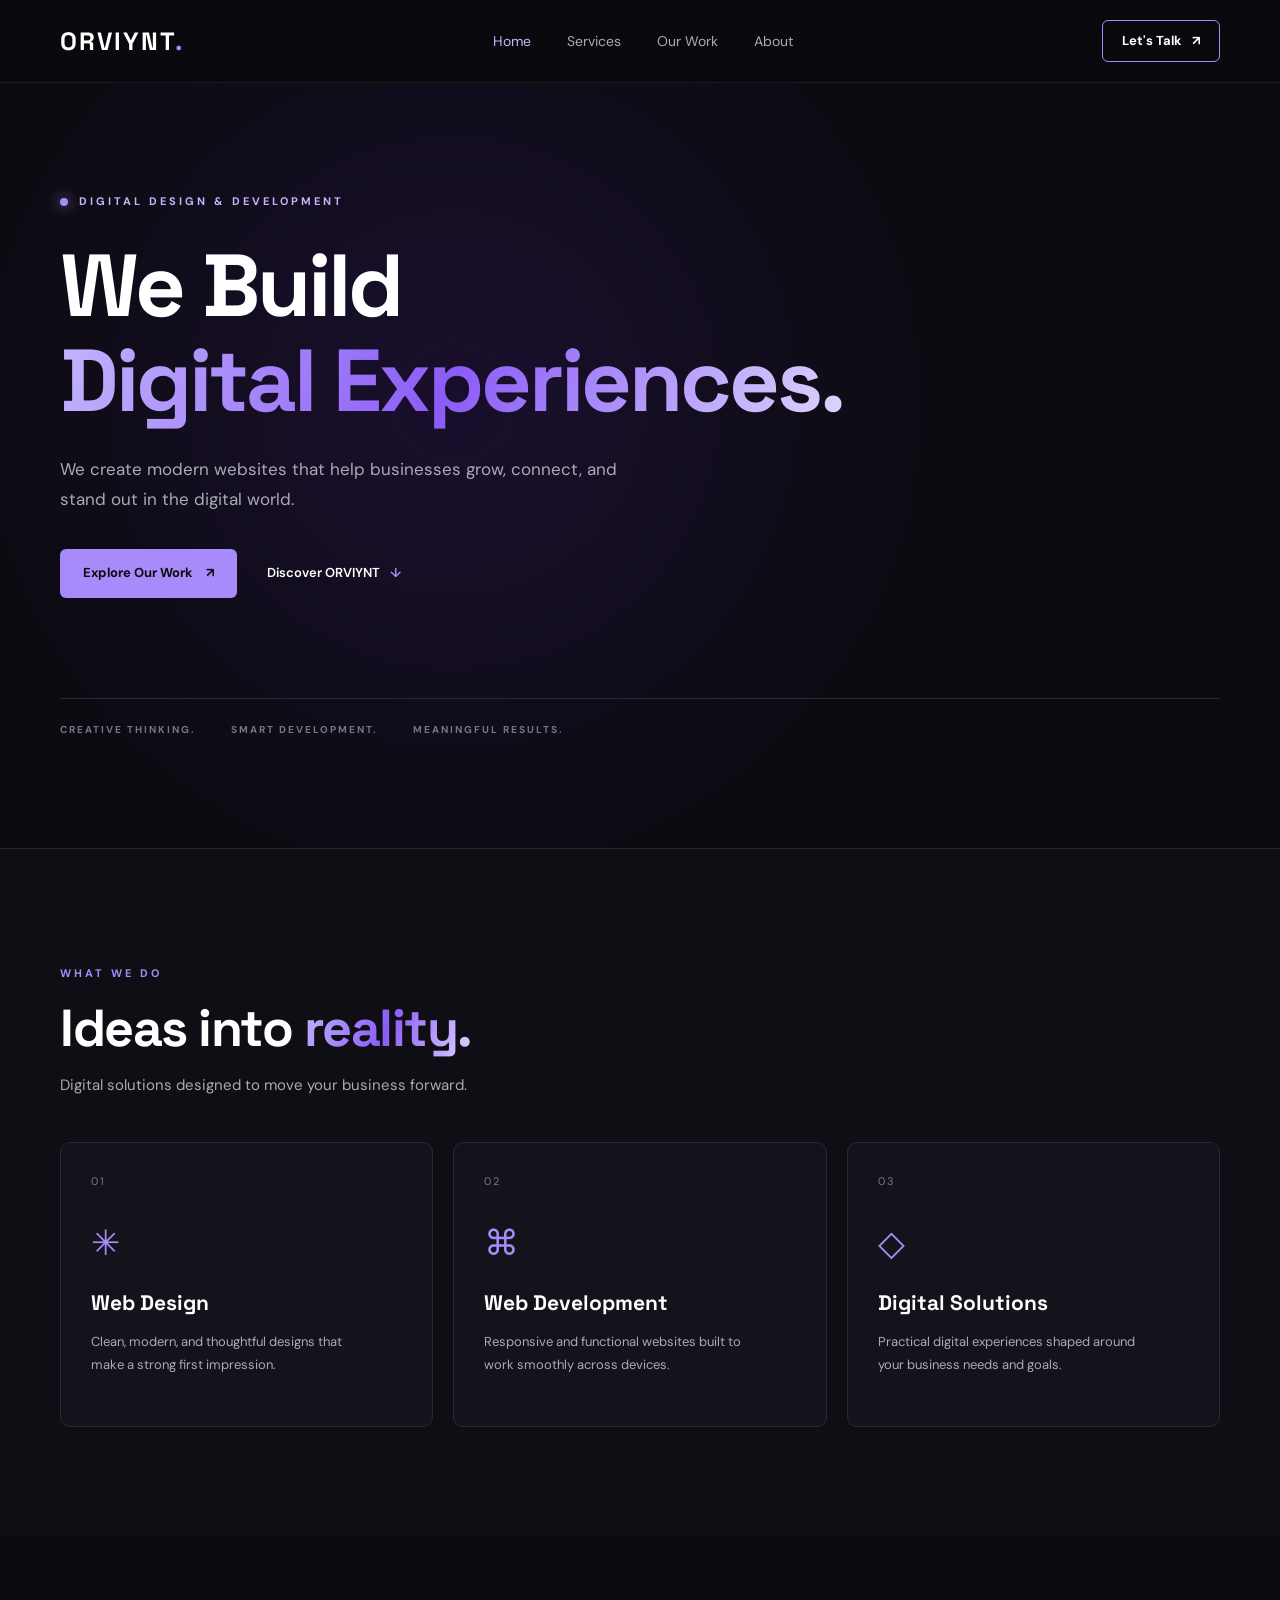
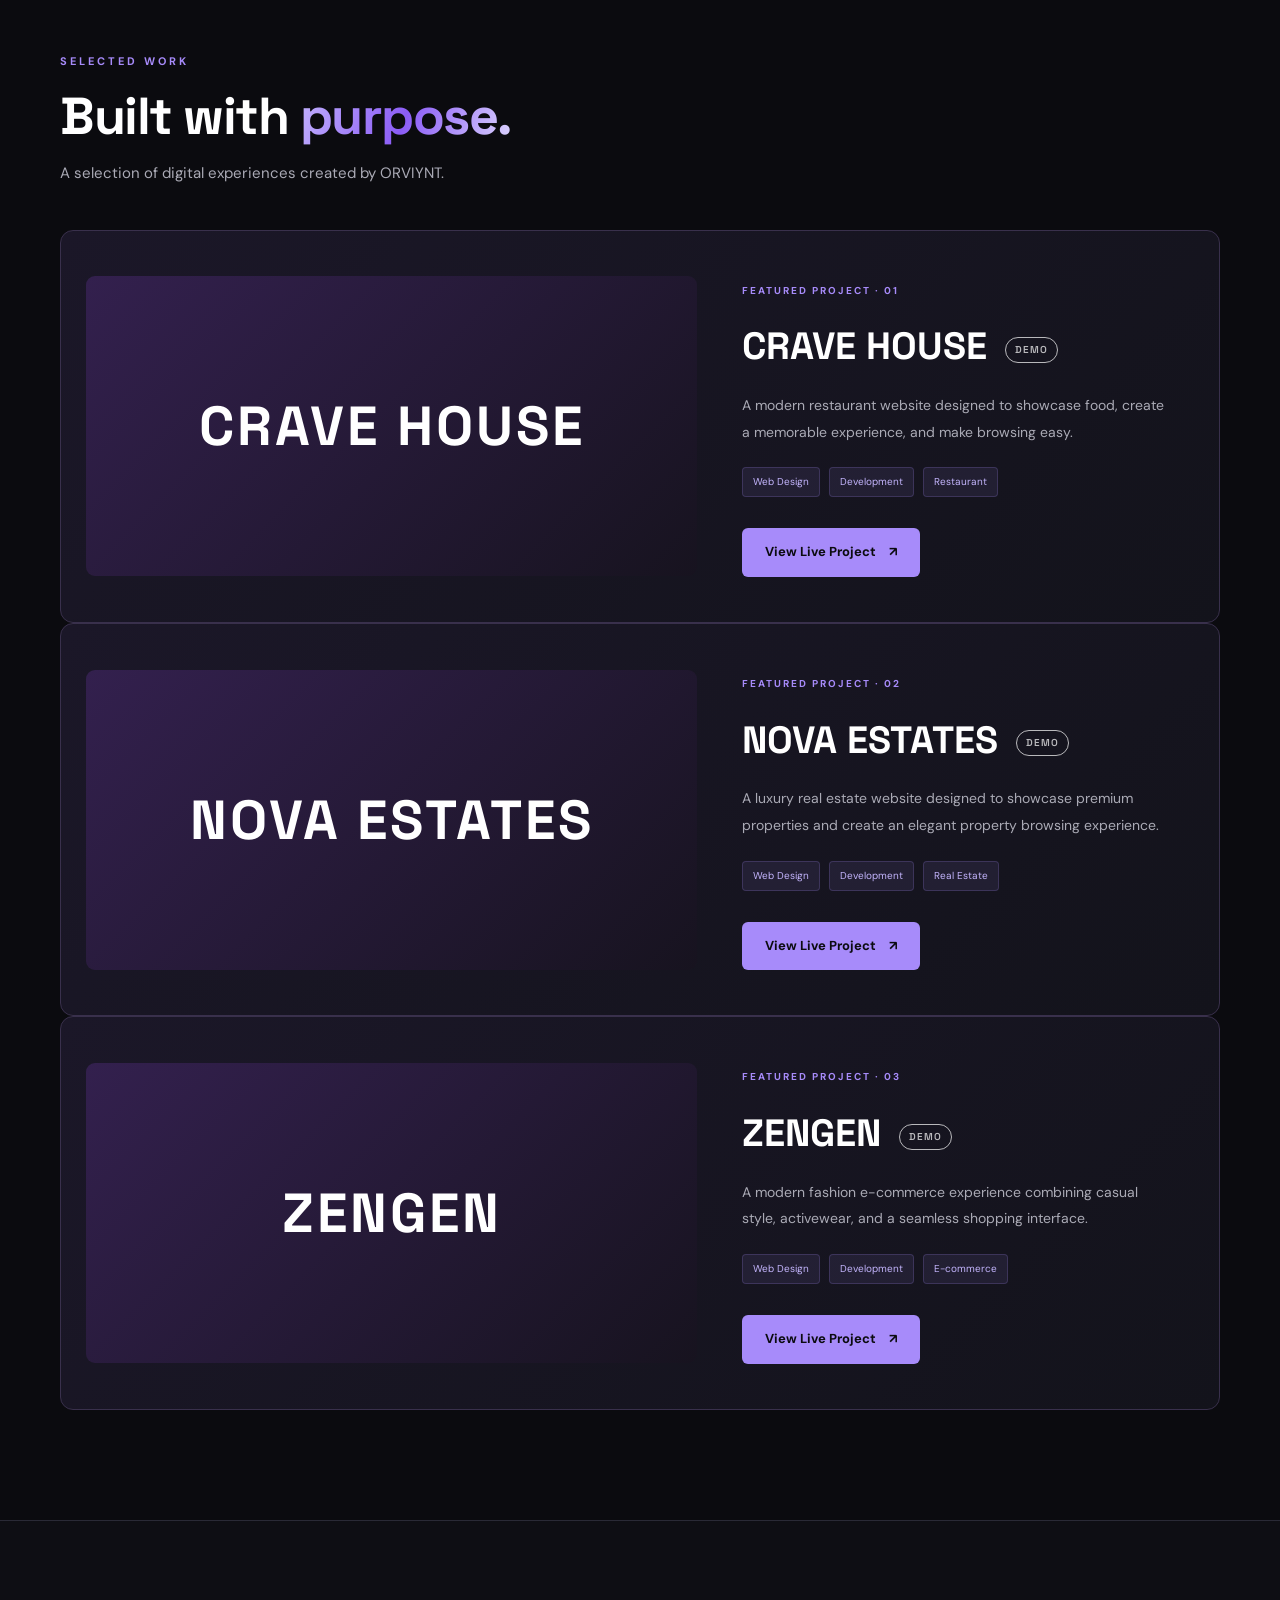
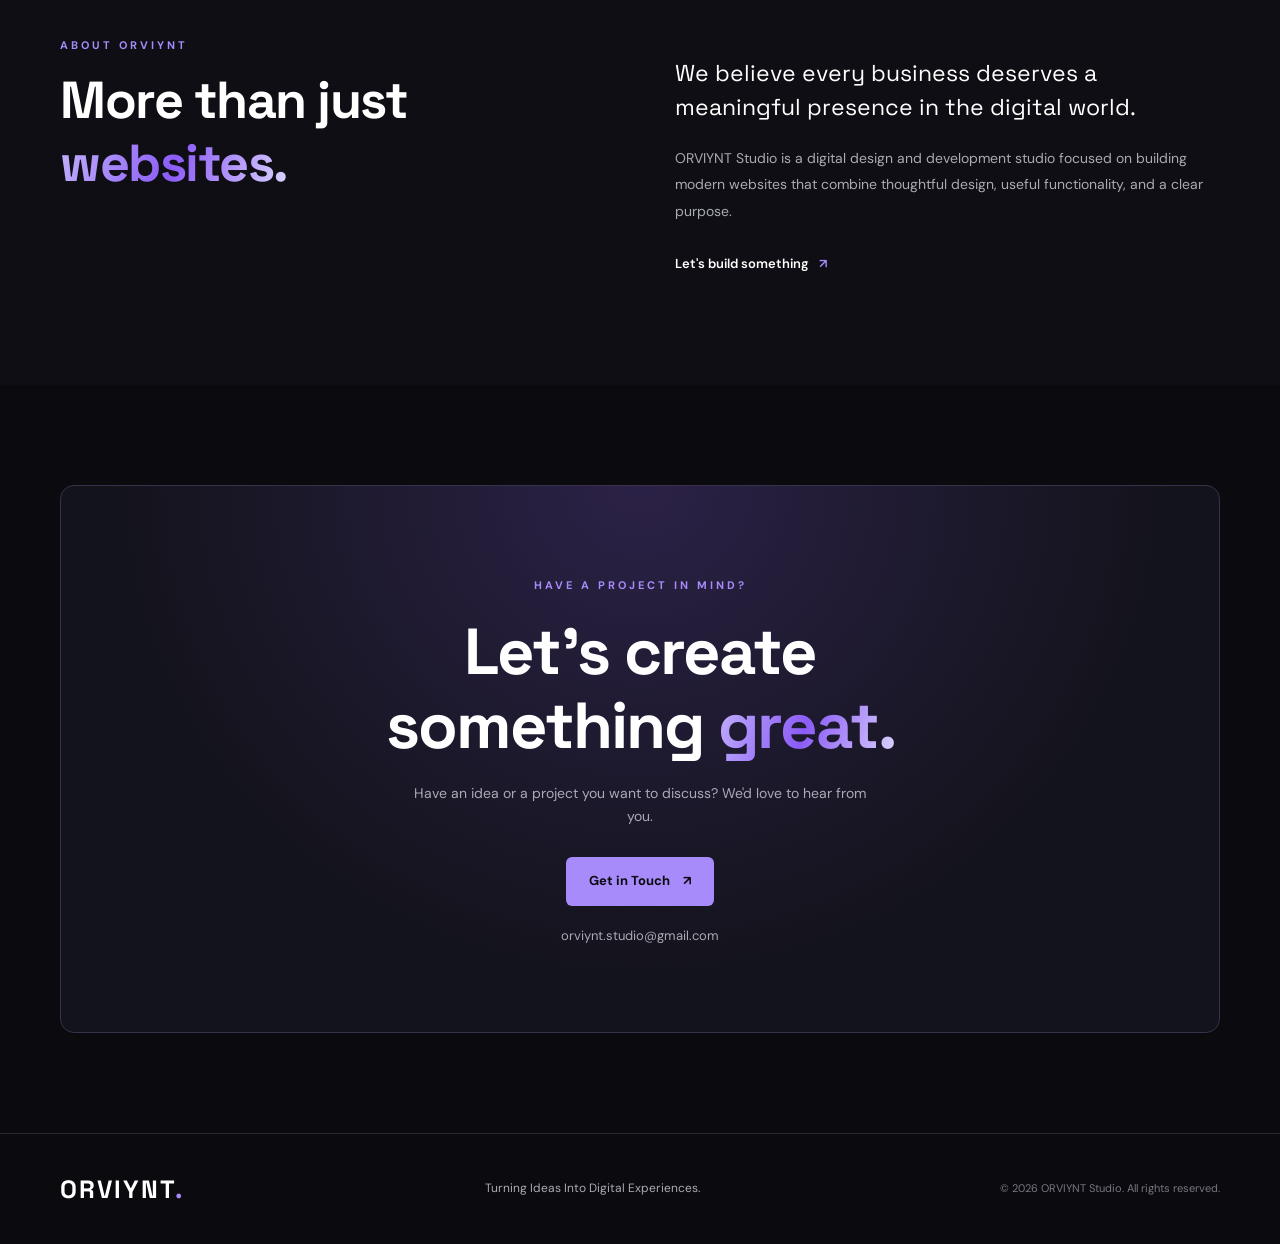
==== index.html @ cfa9c2d0 "Add files via upload" ====
<!DOCTYPE html>
<html lang="en">
<head>
    <meta charset="UTF-8">
    <meta name="viewport" content="width=device-width, initial-scale=1.0">

    <title>ORVIYNT Studio | Web Design & Development</title>
    <meta name="description" content="ORVIYNT Studio creates modern, responsive websites and digital experiences for businesses.">
    <meta name="theme-color" content="#0b0b0f">

    <link rel="preconnect" href="https://fonts.googleapis.com">
    <link rel="preconnect" href="https://fonts.gstatic.com" crossorigin>
    <link href="https://fonts.googleapis.com/css2?family=DM+Sans:wght@400;500;600;700;800&family=Space+Grotesk:wght@400;500;600;700&display=swap" rel="stylesheet">

    <link rel="stylesheet" href="style.css">
    <script src="script.js" defer></script>

    <link rel="manifest" href="/manifest.json">
    <link rel="icon" href="/favicon.ico" type="image/x-icon">
    

</head>

<body>

    <!-- HEADER -->
    <header class="site-header">
        <nav class="navbar container" aria-label="Main navigation">

            <a href="#home" class="logo" aria-label="ORVIYNT Studio Home">
                ORVIYNT<span>.</span>
            </a>

            <button class="menu-toggle"
                    aria-label="Open navigation menu"
                    aria-expanded="false"
                    aria-controls="nav-menu">
                <span></span>
                <span></span>
                <span></span>
            </button>

            <ul class="nav-links" id="nav-menu">
                <li><a href="#home">Home</a></li>
                <li><a href="#services">Services</a></li>
                <li><a href="#work">Our Work</a></li>
                <li><a href="#about">About</a></li>
            </ul>

            <a href="#contact" class="nav-cta">Let's Talk <span>↗</span></a>
        </nav>
    </header>

    <main>

        <!-- HERO -->
        <section class="hero section" id="home">
            <div class="hero-glow"></div>

            <div class="container hero-content">

                <div class="hero-label">
                    <span class="status-dot"></span>
                    DIGITAL DESIGN & DEVELOPMENT
                </div>

                <h1>
                    We Build<br>
                    <span class="gradient-text">Digital Experiences.</span>
                </h1>

                <p class="hero-description">
                    We create modern websites that help businesses
                    grow, connect, and stand out in the digital world.
                </p>

                <div class="hero-actions">
                    <a href="#work" class="button button-primary">
                        Explore Our Work <span>↗</span>
                    </a>

                    <a href="#about" class="text-link">
                        Discover ORVIYNT <span>↓</span>
                    </a>
                </div>

                <div class="hero-bottom">
                    <span>CREATIVE THINKING.</span>
                    <span>SMART DEVELOPMENT.</span>
                    <span>MEANINGFUL RESULTS.</span>
                </div>

            </div>
        </section>

        <!-- SERVICES -->
        <section class="services section" id="services">
            <div class="container">

                <div class="section-heading">
                    <span class="eyebrow">WHAT WE DO</span>
                    <h2>Ideas into <span class="gradient-text">reality.</span></h2>
                    <p>Digital solutions designed to move your business forward.</p>
                </div>

                <div class="services-grid">

                    <article class="service-card">
                        <div class="service-number">01</div>
                        <div class="service-icon">✳</div>
                        <h3>Web Design</h3>
                        <p>
                            Clean, modern, and thoughtful designs
                            that make a strong first impression.
                        </p>
                        <span class="card-arrow">↗</span>
                    </article>

                    <article class="service-card">
                        <div class="service-number">02</div>
                        <div class="service-icon">⌘</div>
                        <h3>Web Development</h3>
                        <p>
                            Responsive and functional websites
                            built to work smoothly across devices.
                        </p>
                        <span class="card-arrow">↗</span>
                    </article>

                    <article class="service-card">
                        <div class="service-number">03</div>
                        <div class="service-icon">◇</div>
                        <h3>Digital Solutions</h3>
                        <p>
                            Practical digital experiences shaped
                            around your business needs and goals.
                        </p>
                        <span class="card-arrow">↗</span>
                    </article>

                </div>
            </div>
        </section>

       <!-- OUR WORK -->

<section class="work section" id="work">
    <div class="container">

        <div class="section-heading">
            <span class="eyebrow">SELECTED WORK</span>
            <h2>Built with <span class="gradient-text">purpose.</span></h2>
            <p>A selection of digital experiences created by ORVIYNT.</p>
        </div>

        <!-- PROJECT 01: CRAVE HOUSE -->
        <article class="project-card">

            <a class="project-image"
               href="https://cravehouse.orviynt.workers.dev/"
               target="_blank"
               rel="noopener noreferrer"
               aria-label="Visit CRAVE HOUSE website">

                <img
                    src="images/crave-house-preview.png"
                    alt="Preview of the CRAVE HOUSE restaurant website"
                    loading="lazy"
                    onerror="this.style.display='none'; this.parentElement.classList.add('image-fallback');"
                >

                <span class="image-fallback-text">CRAVE HOUSE</span>
                <span class="image-overlay">VIEW PROJECT ↗</span>
            </a>

            <div class="project-info">

                <span class="project-category">
                    FEATURED PROJECT · 01
                </span>

                <h3>CRAVE HOUSE <span class="project-badge">DEMO</span></h3>

                <p class="project-description">
                    A modern restaurant website designed
                    to showcase food, create a memorable
                    experience, and make browsing easy.
                </p>

                <div class="project-tags">
                    <span>Web Design</span>
                    <span>Development</span>
                    <span>Restaurant</span>
                </div>

                <a href="https://cravehouse.orviynt.workers.dev/"
                   class="button button-primary project-button"
                   target="_blank"
                   rel="noopener noreferrer">
                    View Live Project <span>↗</span>
                </a>

            </div>
        </article>

        <!-- PROJECT 02: NOVA ESTATES -->
        <article class="project-card">

            <a class="project-image"
               href="https://nova-estates.orviynt.workers.dev/"
               target="_blank"
               rel="noopener noreferrer"
               aria-label="Visit NOVA ESTATES website">

                <img
                    src="images/nova-estates-preview.png"
                    alt="Preview of the NOVA ESTATES real estate website"
                    loading="lazy"
                    onerror="this.style.display='none'; this.parentElement.classList.add('image-fallback');"
                >

                <span class="image-fallback-text">NOVA ESTATES</span>
                <span class="image-overlay">VIEW PROJECT ↗</span>
            </a>

            <div class="project-info">

                <span class="project-category">
                    FEATURED PROJECT · 02
                </span>

                <h3>NOVA ESTATES <span class="project-badge">DEMO</span></h3>

                <p class="project-description">
                    A luxury real estate website designed
                    to showcase premium properties and
                    create an elegant property browsing experience.
                </p>

                <div class="project-tags">
                    <span>Web Design</span>
                    <span>Development</span>
                    <span>Real Estate</span>
                </div>

                <a href="https://nova-estates.orviynt.workers.dev/"
                   class="button button-primary project-button"
                   target="_blank"
                   rel="noopener noreferrer">
                    View Live Project <span>↗</span>
                </a>

            </div>
        </article>

        <!-- PROJECT 03: ZENGEN -->
        <article class="project-card">

            <a class="project-image"
               href="https://zengen.orviynt.workers.dev/"
               target="_blank"
               rel="noopener noreferrer"
               aria-label="Visit ZENGEN website">

                <img
                    src="images/zengen-preview.png"
                    alt="Preview of the ZENGEN fashion store"
                    loading="lazy"
                    onerror="this.style.display='none'; this.parentElement.classList.add('image-fallback');"
                >

                <span class="image-fallback-text">ZENGEN</span>
                <span class="image-overlay">VIEW PROJECT ↗</span>
            </a>

            <div class="project-info">

                <span class="project-category">
                    FEATURED PROJECT · 03
                </span>

                <h3>ZENGEN <span class="project-badge">DEMO</span></h3>

                <p class="project-description">
                    A modern fashion e-commerce experience
                    combining casual style, activewear,
                    and a seamless shopping interface.
                </p>

                <div class="project-tags">
                    <span>Web Design</span>
                    <span>Development</span>
                    <span>E-commerce</span>
                </div>

                <a href="https://zengen.orviynt.workers.dev/"
                   class="button button-primary project-button"
                   target="_blank"
                   rel="noopener noreferrer">
                    View Live Project <span>↗</span>
                </a>

            </div>
        </article>

    </div>
</section>


        <!-- ABOUT -->
        <section class="about section" id="about">
            <div class="container about-layout">

                <div class="about-heading">
                    <span class="eyebrow">ABOUT ORVIYNT</span>
                    <h2>More than just <span class="gradient-text">websites.</span></h2>
                </div>

                <div class="about-content">
                    <p class="about-lead">
                        We believe every business deserves
                        a meaningful presence in the digital world.
                    </p>

                    <p>
                        ORVIYNT Studio is a digital design and development
                        studio focused on building modern websites
                        that combine thoughtful design, useful
                        functionality, and a clear purpose.
                    </p>

                    <a href="#contact" class="text-link">
                        Let's build something <span>↗</span>
                    </a>
                </div>

            </div>
        </section>

        <!-- CONTACT -->
        <section class="contact section" id="contact">
            <div class="container">

                <div class="contact-box">
                    <span class="eyebrow">HAVE A PROJECT IN MIND?</span>

                    <h2>
                        Let's create<br>
                        something <span class="gradient-text">great.</span>
                    </h2>

                    <p>
                        Have an idea or a project you want to discuss?
                        We'd love to hear from you.
                    </p>

                    <a href="mailto:orviynt.studio@gmail.com"
                       class="button button-primary contact-button">
                        Get in Touch <span>↗</span>
                    </a>

                    <a href="mailto:orviynt.studio@gmail.com"
                       class="contact-email">
                       orviynt.studio@gmail.com
                    </a>
                </div>

            </div>
        </section>

    </main>

    <!-- FOOTER -->
    <footer class="site-footer">
        <div class="container footer-content">

            <a href="#home" class="logo">
                ORVIYNT<span>.</span>
            </a>

            <p>Turning Ideas Into Digital Experiences.</p>

            <span class="copyright">
                © <span id="current-year">2026</span> ORVIYNT Studio. All rights reserved.
            </span>

        </div>
    </footer>

</body>
</html>
---- style.css ----
/* =========================
   ORVIYNT STUDIO
   GLOBAL STYLES
========================= */

:root {
    --bg: #0b0b0f;
    --surface: #13131b;
    --surface-light: #191923;
    --border: #292936;
    --purple: #a78bfa;
    --purple-light: #c4b5fd;
    --text: #ffffff;
    --muted: #aaaab5;
    --font-main: "DM Sans", Arial, sans-serif;
    --font-heading: "Space Grotesk", Arial, sans-serif;
}

* {
    margin: 0;
    padding: 0;
    box-sizing: border-box;
}

html {
    scroll-behavior: smooth;
    scroll-padding-top: 90px;
}

body {
    background: var(--bg);
    color: var(--text);
    font-family: var(--font-main);
    line-height: 1.6;
    overflow-x: hidden;
}

a {
    color: inherit;
    text-decoration: none;
}

button {
    font: inherit;
}

img {
    max-width: 100%;
}

.container {
    width: min(1160px, calc(100% - 60px));
    margin-inline: auto;
}

.section {
    padding: 110px 0;
}

.gradient-text {
    background: linear-gradient(110deg, #c4b5fd, #8b5cf6, #ddd6fe);
    -webkit-background-clip: text;
    background-clip: text;
    color: transparent;
}

.eyebrow {
    display: inline-block;
    color: var(--purple);
    font-size: 11px;
    font-weight: 700;
    letter-spacing: 3px;
}

/* =========================
   HEADER & NAVIGATION
========================= */

.site-header {
    position: sticky;
    top: 0;
    z-index: 1000;
    background: rgba(11, 11, 15, 0.88);
    backdrop-filter: blur(18px);
    border-bottom: 1px solid rgba(255, 255, 255, 0.07);
}

.navbar {
    min-height: 82px;
    display: flex;
    align-items: center;
    justify-content: space-between;
    gap: 30px;
}

.logo {
    font-family: var(--font-heading);
    font-size: 25px;
    font-weight: 700;
    letter-spacing: 2px;
    white-space: nowrap;
}

.logo span {
    color: var(--purple);
}

.nav-links {
    display: flex;
    align-items: center;
    gap: 36px;
    list-style: none;
}

.nav-links a {
    color: var(--muted);
    font-size: 14px;
    transition: color 0.25s ease;
}

.nav-links a:hover,
.nav-links a.active {
    color: var(--purple-light);
}

.nav-cta {
    border: 1px solid var(--purple);
    border-radius: 6px;
    padding: 10px 19px;
    font-size: 13px;
    font-weight: 700;
    transition: 0.25s ease;
}

.nav-cta span {
    margin-left: 7px;
}

.nav-cta:hover {
    background: var(--purple);
    color: var(--bg);
}

.menu-toggle {
    display: none;
    width: 42px;
    height: 42px;
    background: transparent;
    border: 1px solid var(--border);
    border-radius: 7px;
    cursor: pointer;
    padding: 10px;
}

.menu-toggle span {
    display: block;
    height: 2px;
    width: 100%;
    background: white;
    margin: 4px 0;
    transition: 0.25s ease;
}

/* =========================
   HERO
========================= */

.hero {
    min-height: 680px;
    display: flex;
    align-items: center;
    position: relative;
    isolation: isolate;
    overflow: hidden;
}

.hero-glow {
    position: absolute;
    width: 600px;
    height: 600px;
    top: 20px;
    left: 12%;
    background: #6d28d9;
    opacity: 0.17;
    filter: blur(140px);
    border-radius: 50%;
    z-index: -1;
    pointer-events: none;
}

.hero-content {
    position: relative;
    animation: heroReveal 0.9s ease both;
}

.hero-label {
    display: flex;
    align-items: center;
    gap: 11px;
    color: var(--purple-light);
    font-size: 11px;
    font-weight: 700;
    letter-spacing: 3px;
    margin-bottom: 27px;
}

.status-dot {
    width: 8px;
    height: 8px;
    border-radius: 50%;
    background: #a78bfa;
    box-shadow: 0 0 14px #a78bfa;
}

.hero h1 {
    font-family: var(--font-heading);
    font-size: clamp(48px, 7.5vw, 88px);
    line-height: 1.08;
    letter-spacing: -3px;
    margin-bottom: 26px;
}

.hero-description {
    max-width: 570px;
    color: var(--muted);
    font-size: 17px;
    line-height: 1.8;
    margin-bottom: 34px;
}

.hero-actions {
    display: flex;
    align-items: center;
    gap: 30px;
}

.button {
    display: inline-flex;
    align-items: center;
    justify-content: center;
    gap: 13px;
    padding: 14px 23px;
    border-radius: 6px;
    font-size: 13px;
    font-weight: 700;
    transition: 0.3s ease;
}

.button-primary {
    background: var(--purple);
    color: #0b0b0f;
}

.button-primary:hover {
    background: var(--purple-light);
    transform: translateY(-3px);
    box-shadow: 0 10px 30px rgba(167, 139, 250, 0.18);
}

.text-link {
    color: var(--text);
    font-size: 13px;
    font-weight: 600;
    transition: color 0.25s ease;
}

.text-link span {
    color: var(--purple);
    margin-left: 7px;
}

.text-link:hover {
    color: var(--purple-light);
}

.hero-bottom {
    display: flex;
    flex-wrap: wrap;
    gap: 35px;
    border-top: 1px solid var(--border);
    margin-top: 100px;
    padding-top: 23px;
    color: #777783;
    font-size: 10px;
    font-weight: 700;
    letter-spacing: 2px;
}

/* =========================
   SECTION HEADINGS
========================= */

.section-heading {
    margin-bottom: 45px;
}

.section-heading h2,
.about-heading h2 {
    font-family: var(--font-heading);
    font-size: clamp(34px, 5vw, 52px);
    line-height: 1.2;
    letter-spacing: -1.5px;
    margin-top: 13px;
    margin-bottom: 13px;
}

.section-heading > p {
    color: var(--muted);
    font-size: 15px;
}

/* =========================
   SERVICES
========================= */

.services {
    border-top: 1px solid var(--border);
    background: #0e0e14;
}

.services-grid {
    display: grid;
    grid-template-columns: repeat(3, 1fr);
    gap: 20px;
}

.service-card {
    position: relative;
    min-height: 285px;
    padding: 30px;
    background: var(--surface);
    border: 1px solid var(--border);
    border-radius: 10px;
    transition: 0.3s ease;
}

.service-card:hover {
    transform: translateY(-7px);
    border-color: var(--purple);
    background: #171520;
}

.service-number {
    color: #777783;
    font-size: 11px;
    letter-spacing: 2px;
}

.service-icon {
    color: var(--purple);
    font-size: 35px;
    margin: 25px 0 15px;
}

.service-card h3 {
    font-family: var(--font-heading);
    font-size: 21px;
    margin-bottom: 10px;
}

.service-card p {
    color: var(--muted);
    font-size: 13px;
    line-height: 1.8;
    max-width: 280px;
}

.card-arrow {
    position: absolute;
    right: 28px;
    top: 28px;
    color: var(--purple);
    font-size: 19px;
    opacity: 0;
    transform: translate(-5px, 5px);
    transition: 0.3s ease;
}

.service-card:hover .card-arrow {
    opacity: 1;
    transform: translate(0, 0);
}

/* =========================
   OUR WORK
========================= */

.work {
    background: var(--bg);
}

.project-card {
    display: grid;
    grid-template-columns: 1.15fr 0.85fr;
    align-items: center;
    gap: 45px;
    padding: 25px;
    background: linear-gradient(135deg, #1b1728, #13131b);
    border: 1px solid #39304c;
    border-radius: 13px;
    overflow: hidden;
    transition: 0.3s ease;
}

.project-card:hover {
    border-color: var(--purple);
    transform: translateY(-5px);
    box-shadow: 0 18px 50px rgba(167, 139, 250, 0.09);
}

.project-image {
    position: relative;
    display: flex;
    align-items: center;
    justify-content: center;
    min-height: 300px;
    overflow: hidden;
    border-radius: 9px;
    background: linear-gradient(135deg, #33204e, #17131f);
}

.project-image img {
    display: block;
    width: 100%;
    height: 320px;
    object-fit: cover;
    transition: transform 0.5s ease;
}

.project-card:hover .project-image img {
    transform: scale(1.04);
}

.image-fallback-text {
    display: none;
    font-family: var(--font-heading);
    font-size: clamp(30px, 5vw, 55px);
    font-weight: 700;
    letter-spacing: 3px;
    color: white;
}

.project-image.image-fallback .image-fallback-text {
    display: block;
}

.image-overlay {
    position: absolute;
    inset: 0;
    display: flex;
    align-items: center;
    justify-content: center;
    background: rgba(11, 11, 15, 0.55);
    color: white;
    font-size: 12px;
    font-weight: 700;
    letter-spacing: 2px;
    opacity: 0;
    transition: opacity 0.3s ease;
}

.project-image:hover .image-overlay {
    opacity: 1;
}

.project-info {
    padding: 20px 20px 20px 0;
}

.project-category {
    color: var(--purple);
    font-size: 10px;
    font-weight: 700;
    letter-spacing: 2px;
}

.project-info h3 {
    font-family: var(--font-heading);
    font-size: clamp(28px, 4vw, 38px);
    margin: 15px 0;
}

.project-description {
    color: var(--muted);
    font-size: 14px;
    line-height: 1.9;
    margin-bottom: 22px;
}

.project-tags {
    display: flex;
    flex-wrap: wrap;
    gap: 9px;
    margin-bottom: 28px;
}

.project-tags span {
    color: #c4b5fd;
    background: rgba(167, 139, 250, 0.09);
    border: 1px solid rgba(167, 139, 250, 0.2);
    border-radius: 4px;
    padding: 6px 10px;
    font-size: 10px;
}

.project-button {
    margin-top: 3px;
}

/* =========================
   ABOUT
========================= */

.about {
    border-top: 1px solid var(--border);
    background: #0e0e14;
}

.about-layout {
    display: grid;
    grid-template-columns: 1fr 1fr;
    gap: 70px;
    align-items: start;
}

.about-heading h2 {
    max-width: 480px;
}

.about-content {
    padding-top: 25px;
}

.about-lead {
    color: white;
    font-family: var(--font-heading);
    font-size: 23px;
    line-height: 1.5;
    margin-bottom: 20px;
}

.about-content > p:not(.about-lead) {
    color: var(--muted);
    font-size: 14px;
    line-height: 1.9;
    margin-bottom: 25px;
}

/* =========================
   CONTACT
========================= */

.contact {
    padding-top: 100px;
    padding-bottom: 100px;
}

.contact-box {
    position: relative;
    overflow: hidden;
    text-align: center;
    padding: 85px 25px;
    border: 1px solid #39304c;
    border-radius: 14px;
    background:
        radial-gradient(ellipse at 50% 0%, rgba(139, 92, 246, 0.2), transparent 65%),
        #13131b;
}

.contact-box h2 {
    font-family: var(--font-heading);
    font-size: clamp(40px, 6vw, 65px);
    line-height: 1.15;
    letter-spacing: -2px;
    margin: 18px 0;
}

.contact-box > p {
    color: var(--muted);
    max-width: 480px;
    margin: 0 auto 30px;
    font-size: 14px;
}

.contact-button {
    margin-bottom: 20px;
}

.contact-email {
    display: block;
    width: fit-content;
    margin: 0 auto;
    color: #aaaab5;
    font-size: 13px;
    transition: color 0.25s ease;
}

.contact-email:hover {
    color: var(--purple-light);
}

/* =========================
   FOOTER
========================= */

.site-footer {
    border-top: 1px solid var(--border);
    padding: 35px 0;
}

.footer-content {
    display: flex;
    align-items: center;
    justify-content: space-between;
    gap: 20px;
}

.footer-content > p {
    color: var(--muted);
    font-size: 12px;
}

.copyright {
    color: #777783;
    font-size: 11px;
    text-align: right;
}

/* =========================
   ANIMATIONS
========================= */

@keyframes heroReveal {
    from {
        opacity: 0;
        transform: translateY(22px);
    }

    to {
        opacity: 1;
        transform: translateY(0);
    }
}

/* =========================
   TABLET
========================= */

@media (max-width: 900px) {

    .nav-links {
        gap: 20px;
    }

    .project-card {
        gap: 25px;
    }

    .project-image,
    .project-image img {
        min-height: 260px;
        height: 260px;
    }

    .about-layout {
        gap: 35px;
    }
}

/* =========================
   MOBILE
========================= */

@media (max-width: 768px) {

    .container {
        width: min(100% - 40px, 600px);
    }

    .section {
        padding: 75px 0;
    }

    .navbar {
        min-height: 72px;
    }

    .menu-toggle {
        display: block;
        margin-left: auto;
    }

    .nav-cta {
        display: none;
    }

    .nav-links {
        display: none;
        position: absolute;
        top: 72px;
        left: 0;
        right: 0;
        padding: 25px 20px;
        flex-direction: column;
        gap: 22px;
        background: #111119;
        border-bottom: 1px solid var(--border);
    }

    .nav-links.open {
        display: flex;
    }

    .nav-links a {
        font-size: 15px;
    }

    .menu-toggle.open span:nth-child(1) {
        transform: translateY(6px) rotate(45deg);
    }

    .menu-toggle.open span:nth-child(2) {
        opacity: 0;
    }

    .menu-toggle.open span:nth-child(3) {
        transform: translateY(-6px) rotate(-45deg);
    }

    .hero {
        min-height: 610px;
    }

    .hero-glow {
        width: 380px;
        height: 380px;
        left: -80px;
        top: 60px;
    }

    .hero h1 {
        font-size: clamp(43px, 10vw, 65px);
        letter-spacing: -2px;
    }

    .hero-description {
        font-size: 15px;
    }

    .hero-actions {
        flex-wrap: wrap;
        gap: 22px;
    }

    .hero-bottom {
        margin-top: 75px;
        gap: 14px 22px;
        font-size: 9px;
    }

    .services-grid {
        grid-template-columns: 1fr;
    }

    .service-card {
        min-height: 245px;
    }

    .project-card {
        grid-template-columns: 1fr;
        gap: 20px;
        padding: 16px;
    }

    .project-image,
    .project-image img {
        min-height: 220px;
        height: 220px;
    }

    .project-info {
        padding: 10px 5px 12px;
    }

    .about-layout {
        grid-template-columns: 1fr;
        gap: 15px;
    }

    .about-content {
        padding-top: 0;
    }

    .contact-box {
        padding: 65px 20px;
    }

    .footer-content {
        flex-direction: column;
        text-align: center;
    }

    .copyright {
        text-align: center;
    }
}

/* =========================
   SMALL MOBILE
========================= */

@media (max-width: 420px) {

    .container {
        width: calc(100% - 32px);
    }

    .hero h1 {
        font-size: 42px;
    }

    .hero-label {
        font-size: 9px;
        letter-spacing: 2px;
    }

    .hero-bottom {
        flex-direction: column;
        gap: 9px;
    }

    .section-heading h2 {
        font-size: 34px;
    }

    .contact-box h2 {
        font-size: 42px;
    }
}

/* =========================
   REDUCED MOTION
========================= */

@media (prefers-reduced-motion: reduce) {

    html {
        scroll-behavior: auto;
    }

    *,
    *::before,
    *::after {
        animation-duration: 0.01ms !important;
        animation-iteration-count: 1 !important;
        transition-duration: 0.01ms !important;
    }
}
.project-badge {
    display: inline-block;
    margin-left: 8px;
    padding: 4px 9px;
    border: 1px solid currentColor;
    border-radius: 20px;
    font-size: 10px;
    font-weight: 600;
    letter-spacing: 1px;
    vertical-align: middle;
    opacity: 0.7;
}
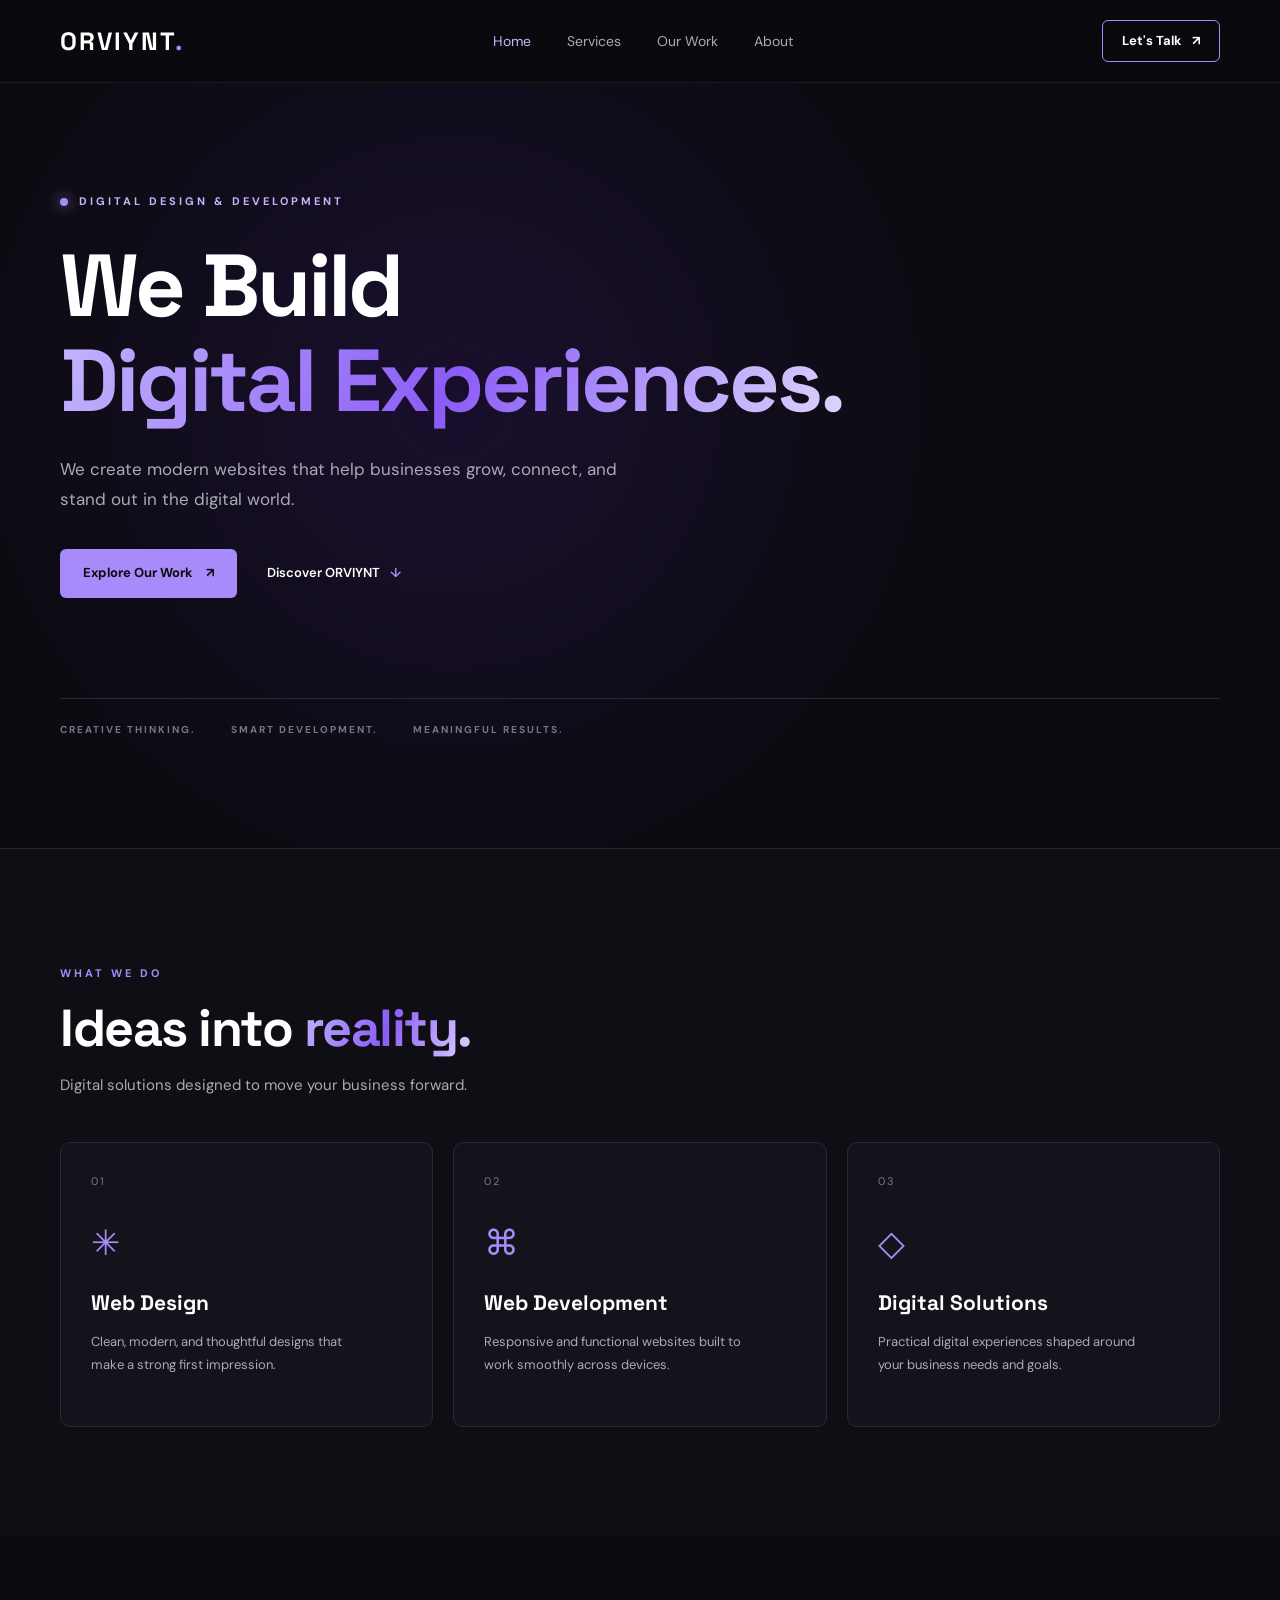
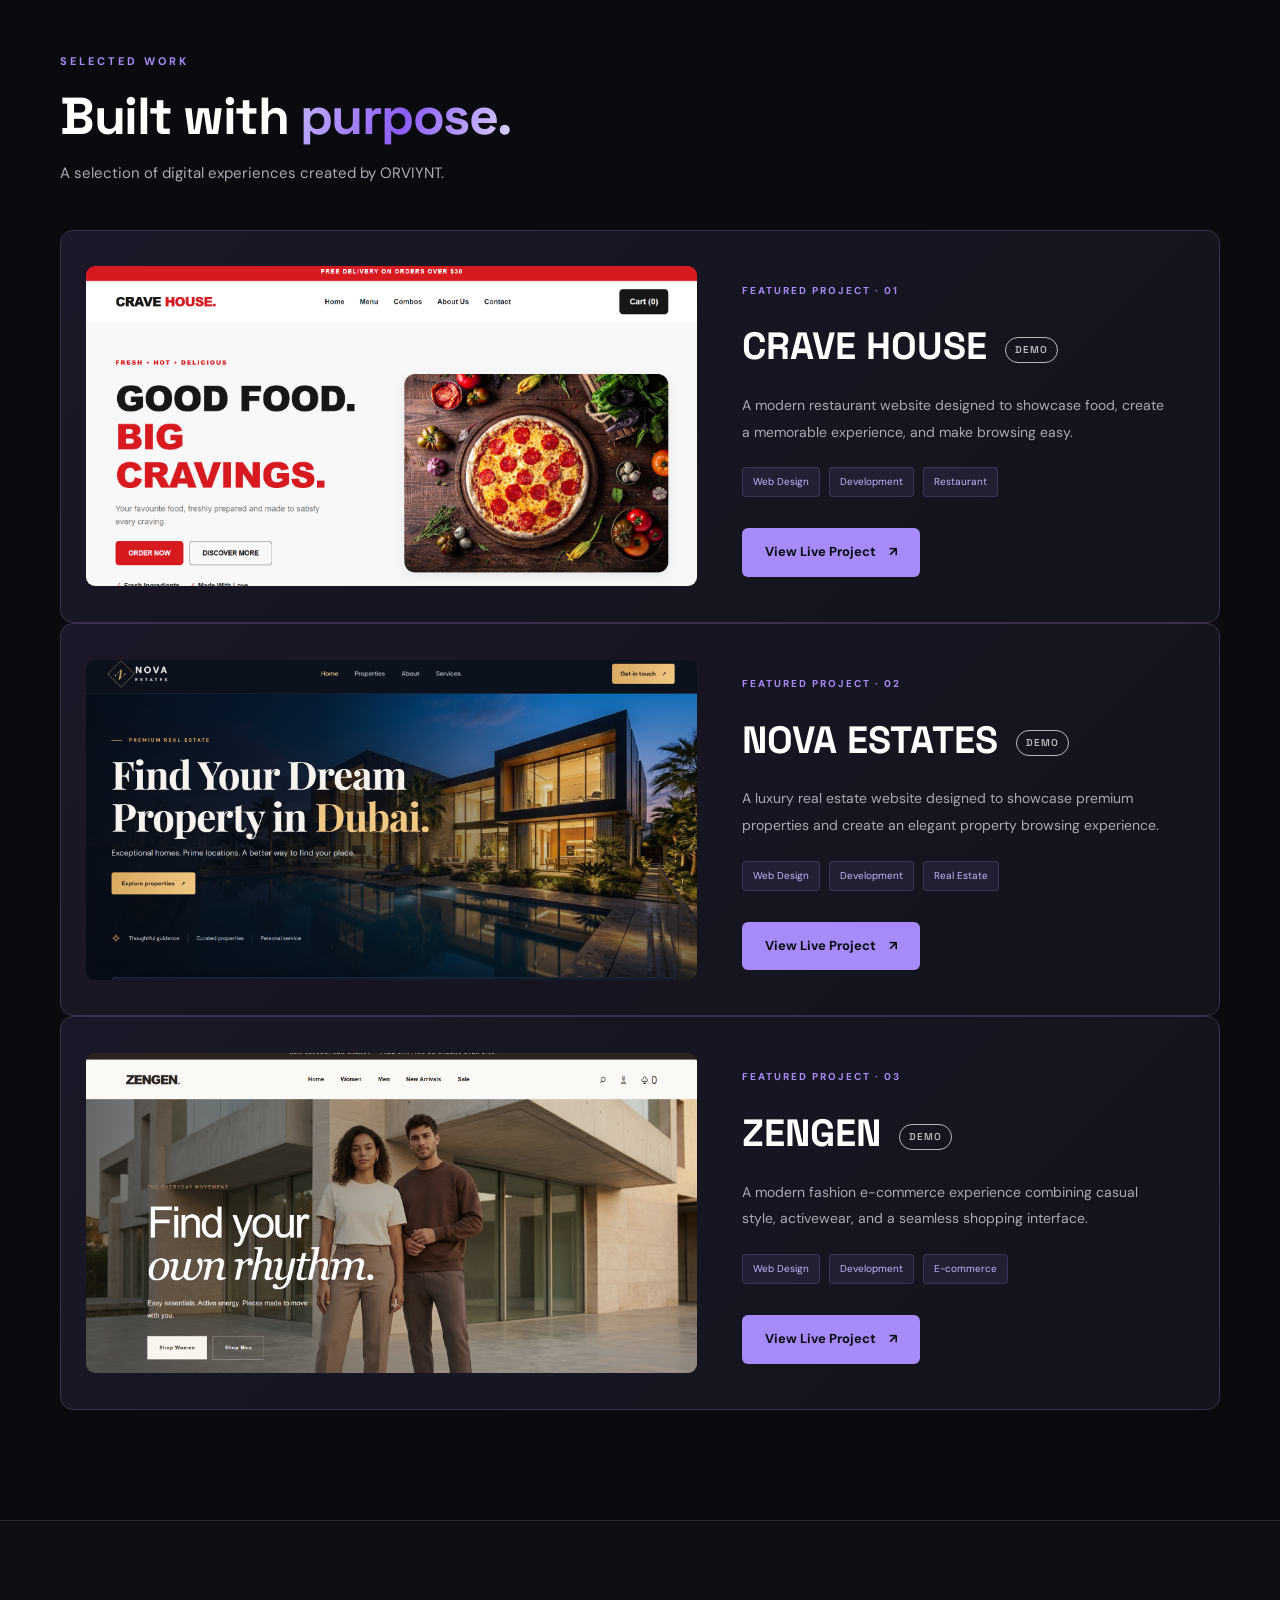
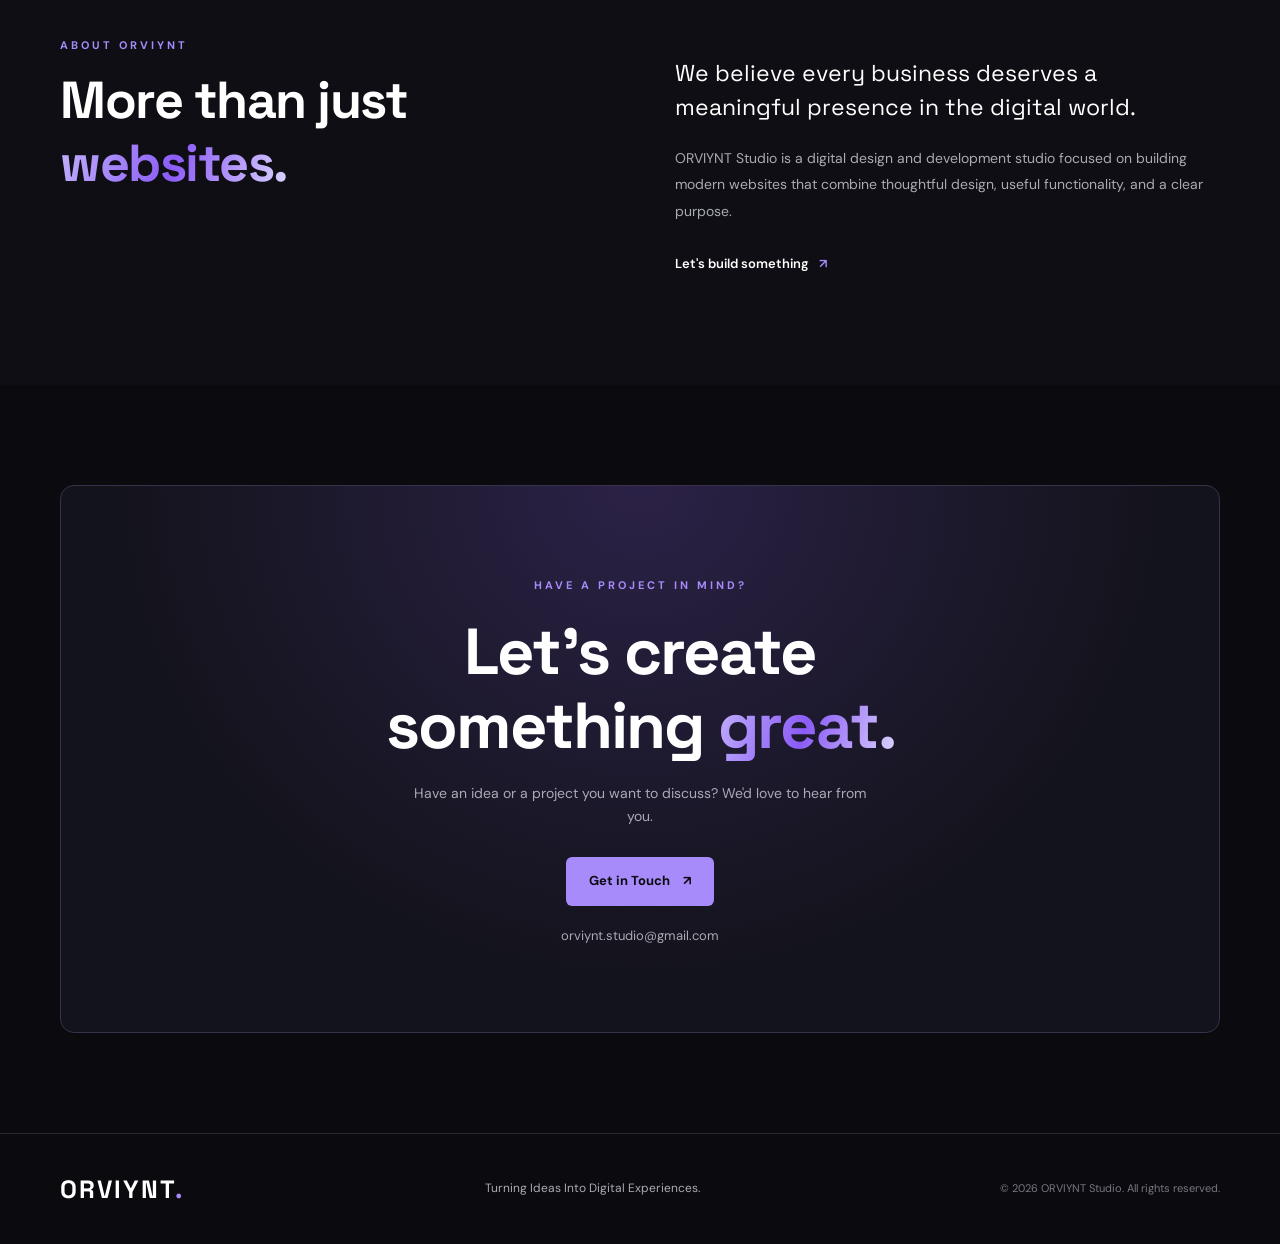
==== commit 1281b192: "index.html" ====
--- a/index.html
+++ b/index.html
@@ -5,21 +5,52 @@
     <meta charset="UTF-8">
     <meta name="viewport" content="width=device-width, initial-scale=1.0">
 
-    <title>ORVIYNT Studio | Web Design & Development</title>
-    <meta name="description" content="ORVIYNT Studio creates modern, responsive websites and digital experiences for businesses.">
+    <!-- SEO -->
+    <title>ORVIYNT Studio | Official Website | Web Design & Development</title>
+
+    <meta name="description" content="ORVIYNT Studio is a creative digital studio specializing in modern web design, website development, and digital experiences for businesses worldwide.">
+
+    <meta name="robots" content="index, follow">
     <meta name="theme-color" content="#0b0b0f">
 
+    <link rel="canonical" href="https://orviynt-studio.onrender.com/">
+
+    <!-- Open Graph -->
+    <meta property="og:type" content="website">
+    <meta property="og:site_name" content="ORVIYNT Studio">
+    <meta property="og:title" content="ORVIYNT Studio | Web Design & Development">
+    <meta property="og:description" content="Modern web design, website development, and digital experiences for businesses worldwide.">
+    <meta property="og:url" content="https://orviynt-studio.onrender.com/">
+
+    <!-- Fonts -->
     <link rel="preconnect" href="https://fonts.googleapis.com">
     <link rel="preconnect" href="https://fonts.gstatic.com" crossorigin>
+
     <link href="https://fonts.googleapis.com/css2?family=DM+Sans:wght@400;500;600;700;800&family=Space+Grotesk:wght@400;500;600;700&display=swap" rel="stylesheet">
 
+    <!-- Stylesheet -->
     <link rel="stylesheet" href="style.css">
+
+    <!-- JavaScript -->
     <script src="script.js" defer></script>
 
+    <!-- Website Manifest -->
     <link rel="manifest" href="/manifest.json">
+
+    <!-- Favicon -->
     <link rel="icon" href="/favicon.ico" type="image/x-icon">
-    
-
+
+    <!-- Organization Structured Data -->
+    <script type="application/ld+json">
+    {
+        "@context": "https://schema.org",
+        "@type": "Organization",
+        "name": "ORVIYNT Studio",
+        "alternateName": "ORVIYNT",
+        "url": "https://orviynt-studio.onrender.com/",
+        "description": "A creative digital studio specializing in modern web design, website development, and digital experiences for businesses worldwide."
+    }
+    </script>
 </head>
 
 <body>
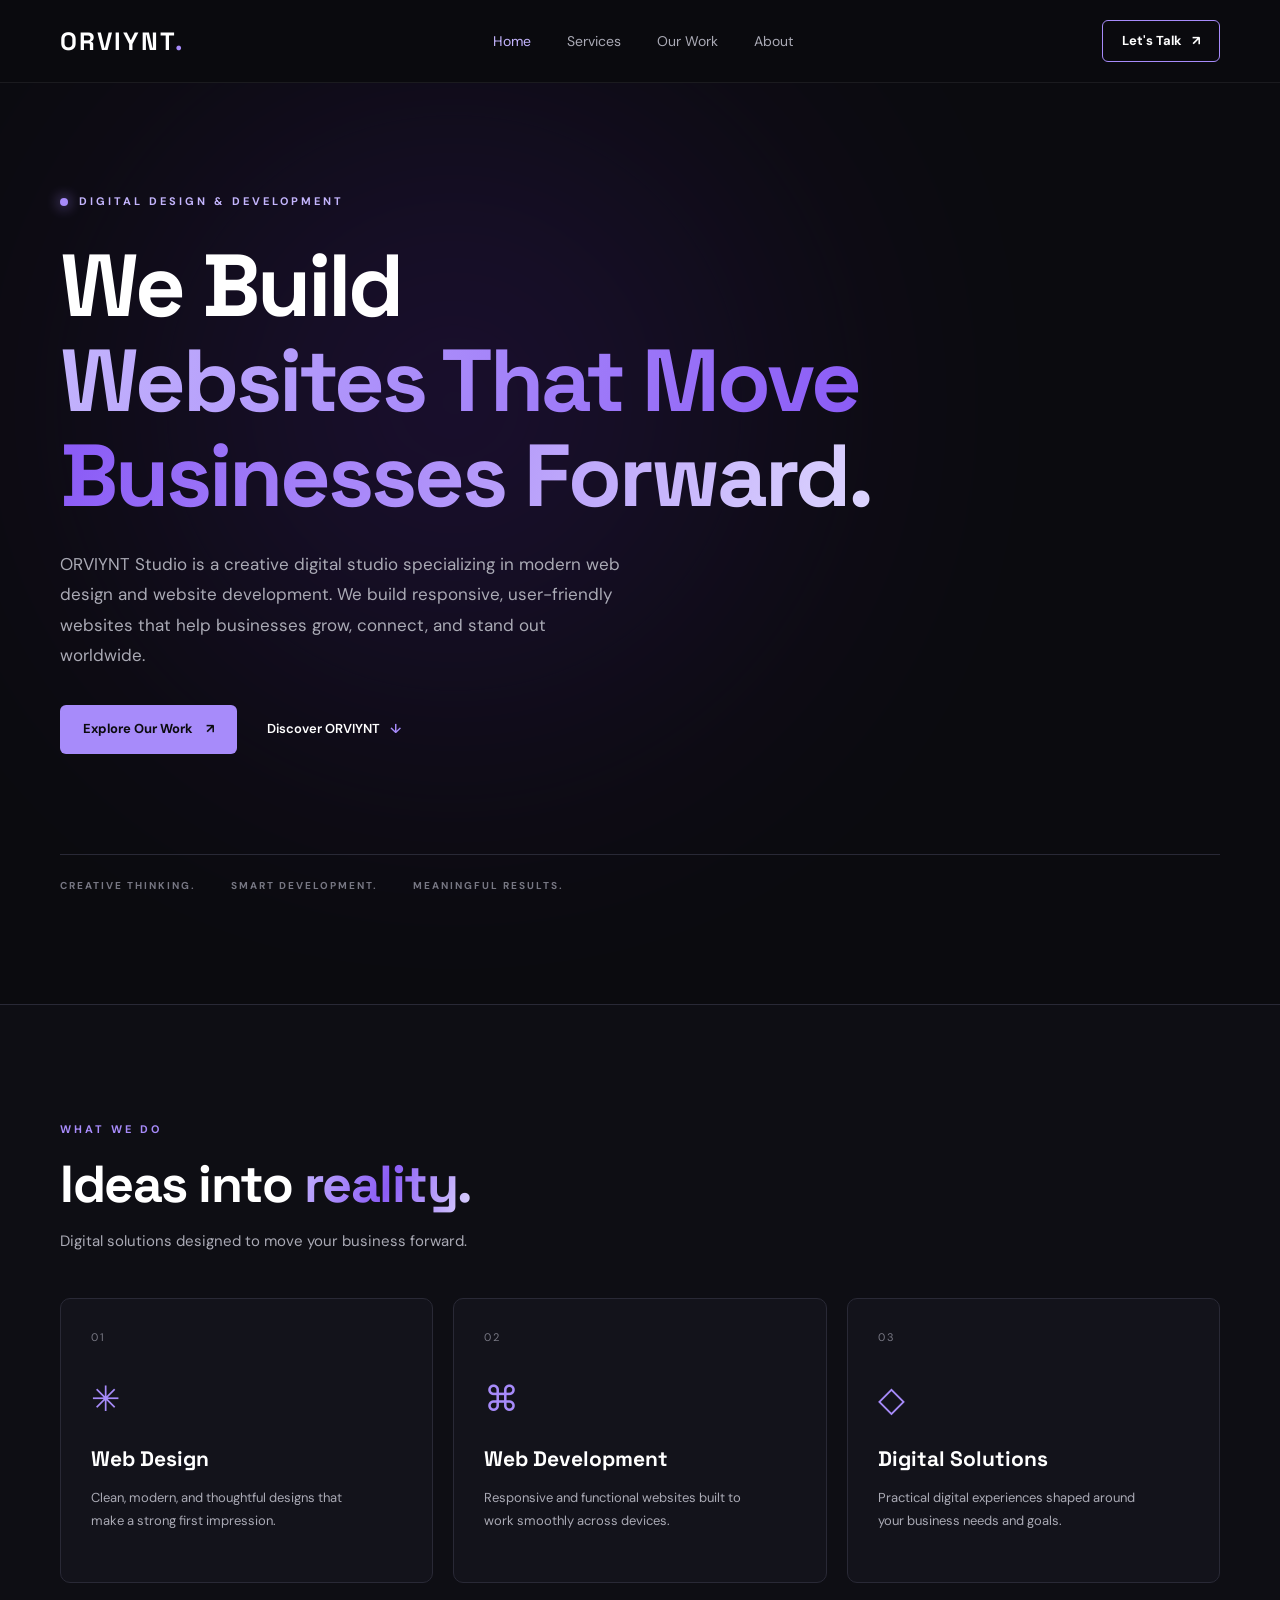
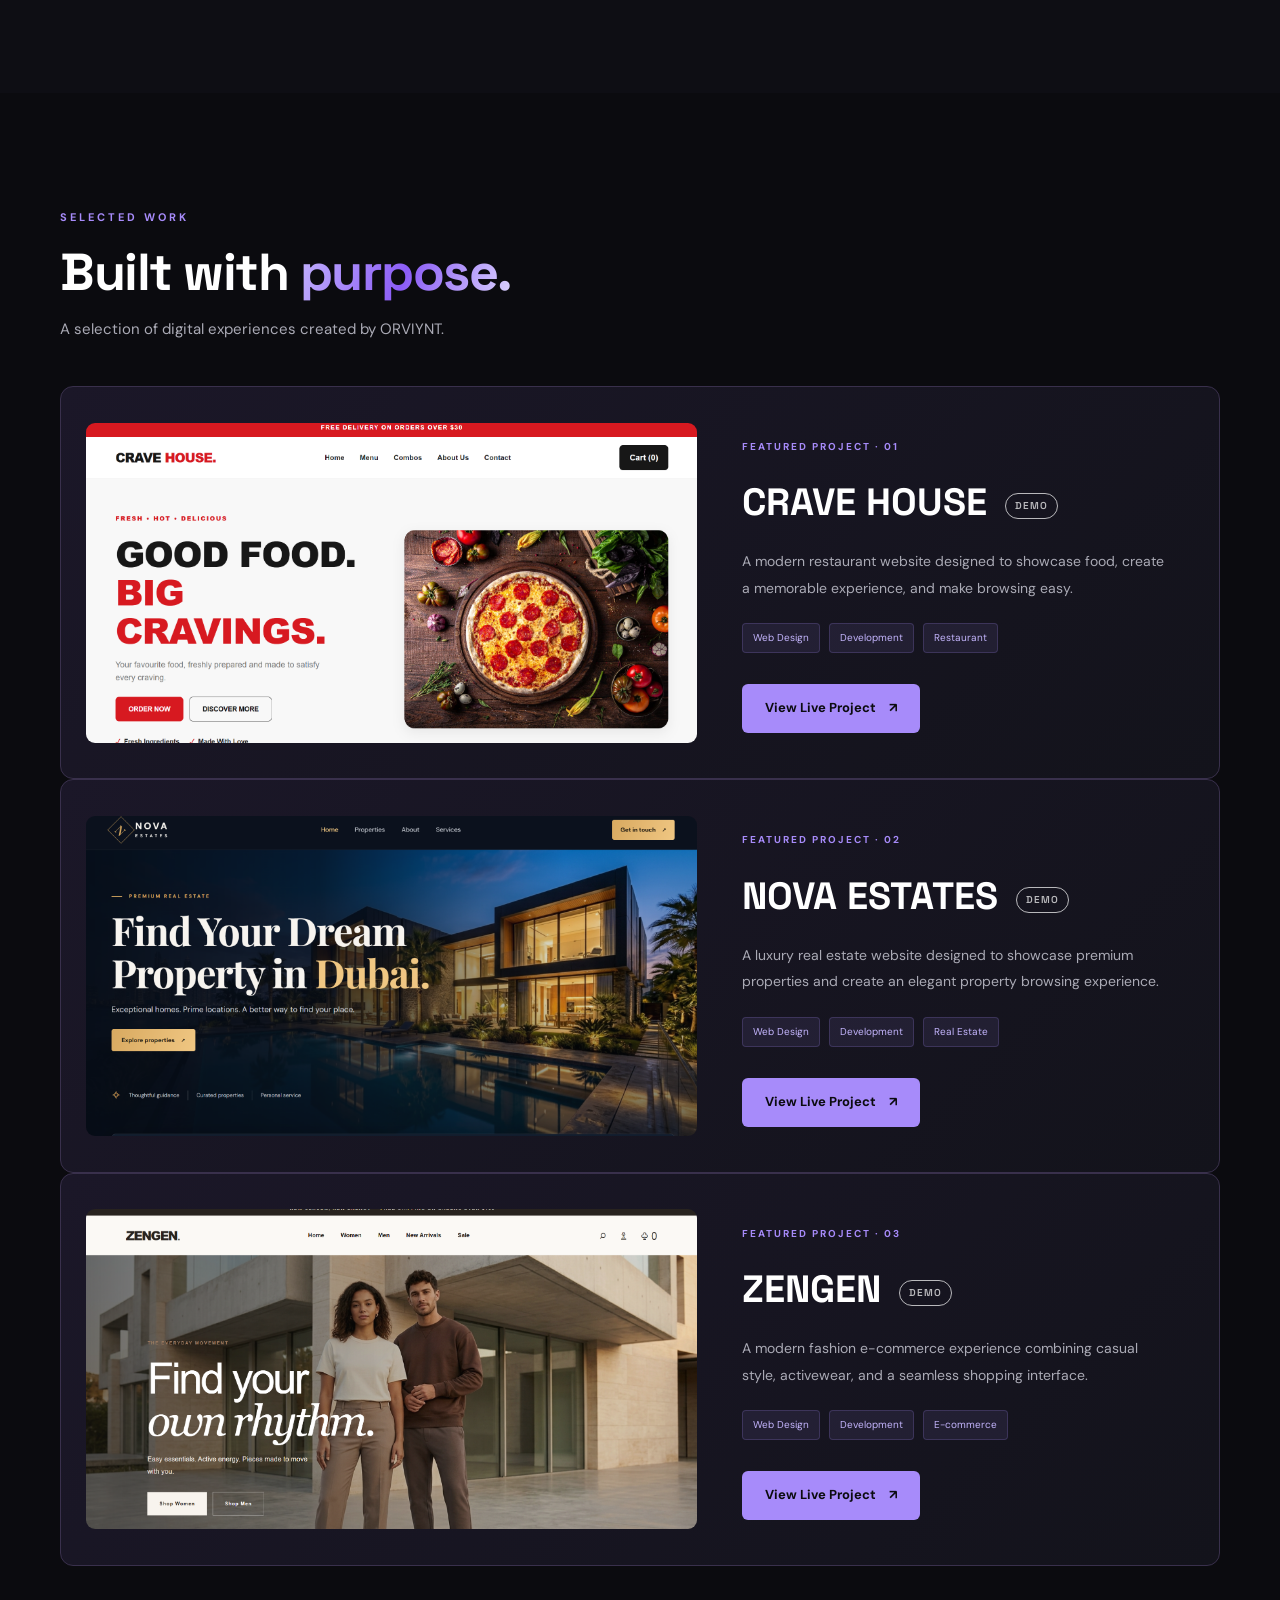
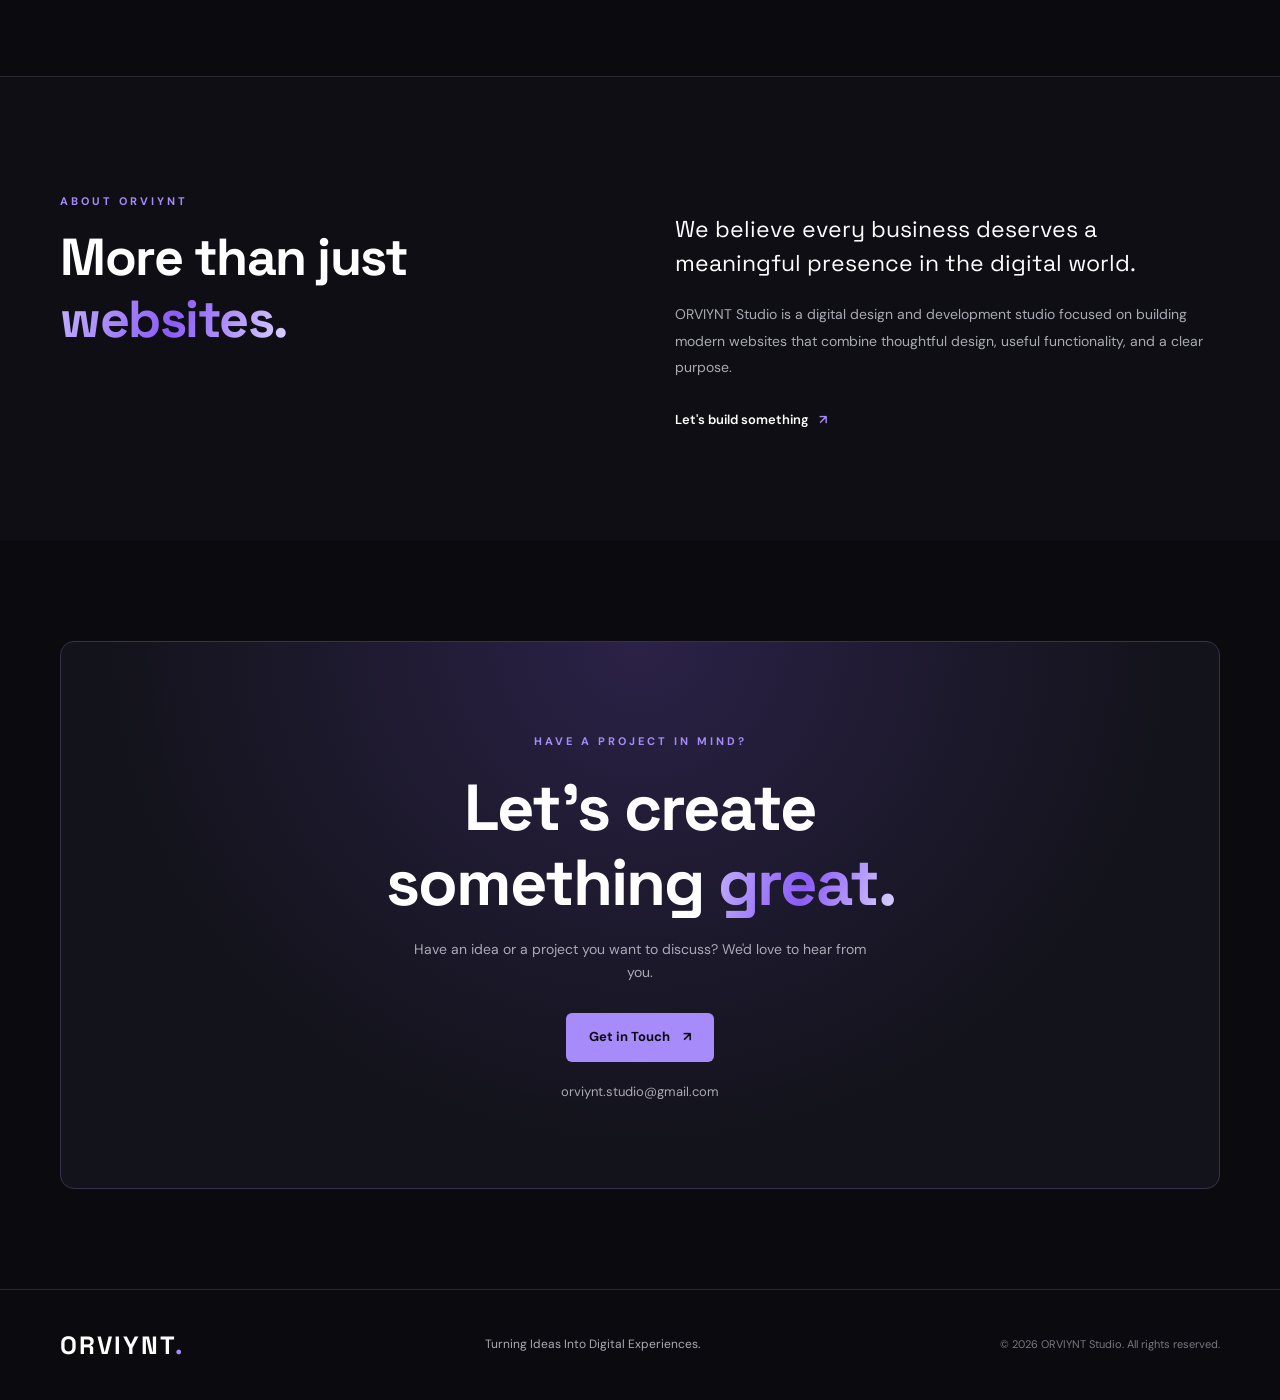
==== commit b7d4fed3: "index.html" ====
--- a/index.html
+++ b/index.html
@@ -85,46 +85,47 @@
 
     <main>
 
-        <!-- HERO -->
-        <section class="hero section" id="home">
-            <div class="hero-glow"></div>
-
-            <div class="container hero-content">
-
-                <div class="hero-label">
-                    <span class="status-dot"></span>
-                    DIGITAL DESIGN & DEVELOPMENT
-                </div>
-
-                <h1>
-                    We Build<br>
-                    <span class="gradient-text">Digital Experiences.</span>
-                </h1>
-
-                <p class="hero-description">
-                    We create modern websites that help businesses
-                    grow, connect, and stand out in the digital world.
-                </p>
-
-                <div class="hero-actions">
-                    <a href="#work" class="button button-primary">
-                        Explore Our Work <span>↗</span>
-                    </a>
-
-                    <a href="#about" class="text-link">
-                        Discover ORVIYNT <span>↓</span>
-                    </a>
-                </div>
-
-                <div class="hero-bottom">
-                    <span>CREATIVE THINKING.</span>
-                    <span>SMART DEVELOPMENT.</span>
-                    <span>MEANINGFUL RESULTS.</span>
-                </div>
-
-            </div>
-        </section>
-
+<!-- HERO -->
+<section class="hero section" id="home">
+    <div class="hero-glow"></div>
+
+    <div class="container hero-content">
+
+        <div class="hero-label">
+            <span class="status-dot"></span>
+            DIGITAL DESIGN & DEVELOPMENT
+        </div>
+
+        <h1>
+            We Build<br>
+            <span class="gradient-text">Websites That Move Businesses Forward.</span>
+        </h1>
+
+        <p class="hero-description">
+            ORVIYNT Studio is a creative digital studio specializing
+            in modern web design and website development.
+            We build responsive, user-friendly websites that help
+            businesses grow, connect, and stand out worldwide.
+        </p>
+
+        <div class="hero-actions">
+            <a href="#work" class="button button-primary">
+                Explore Our Work <span>↗</span>
+            </a>
+
+            <a href="#about" class="text-link">
+                Discover ORVIYNT <span>↓</span>
+            </a>
+        </div>
+
+        <div class="hero-bottom">
+            <span>CREATIVE THINKING.</span>
+            <span>SMART DEVELOPMENT.</span>
+            <span>MEANINGFUL RESULTS.</span>
+        </div>
+
+    </div>
+</section>
         <!-- SERVICES -->
         <section class="services section" id="services">
             <div class="container">
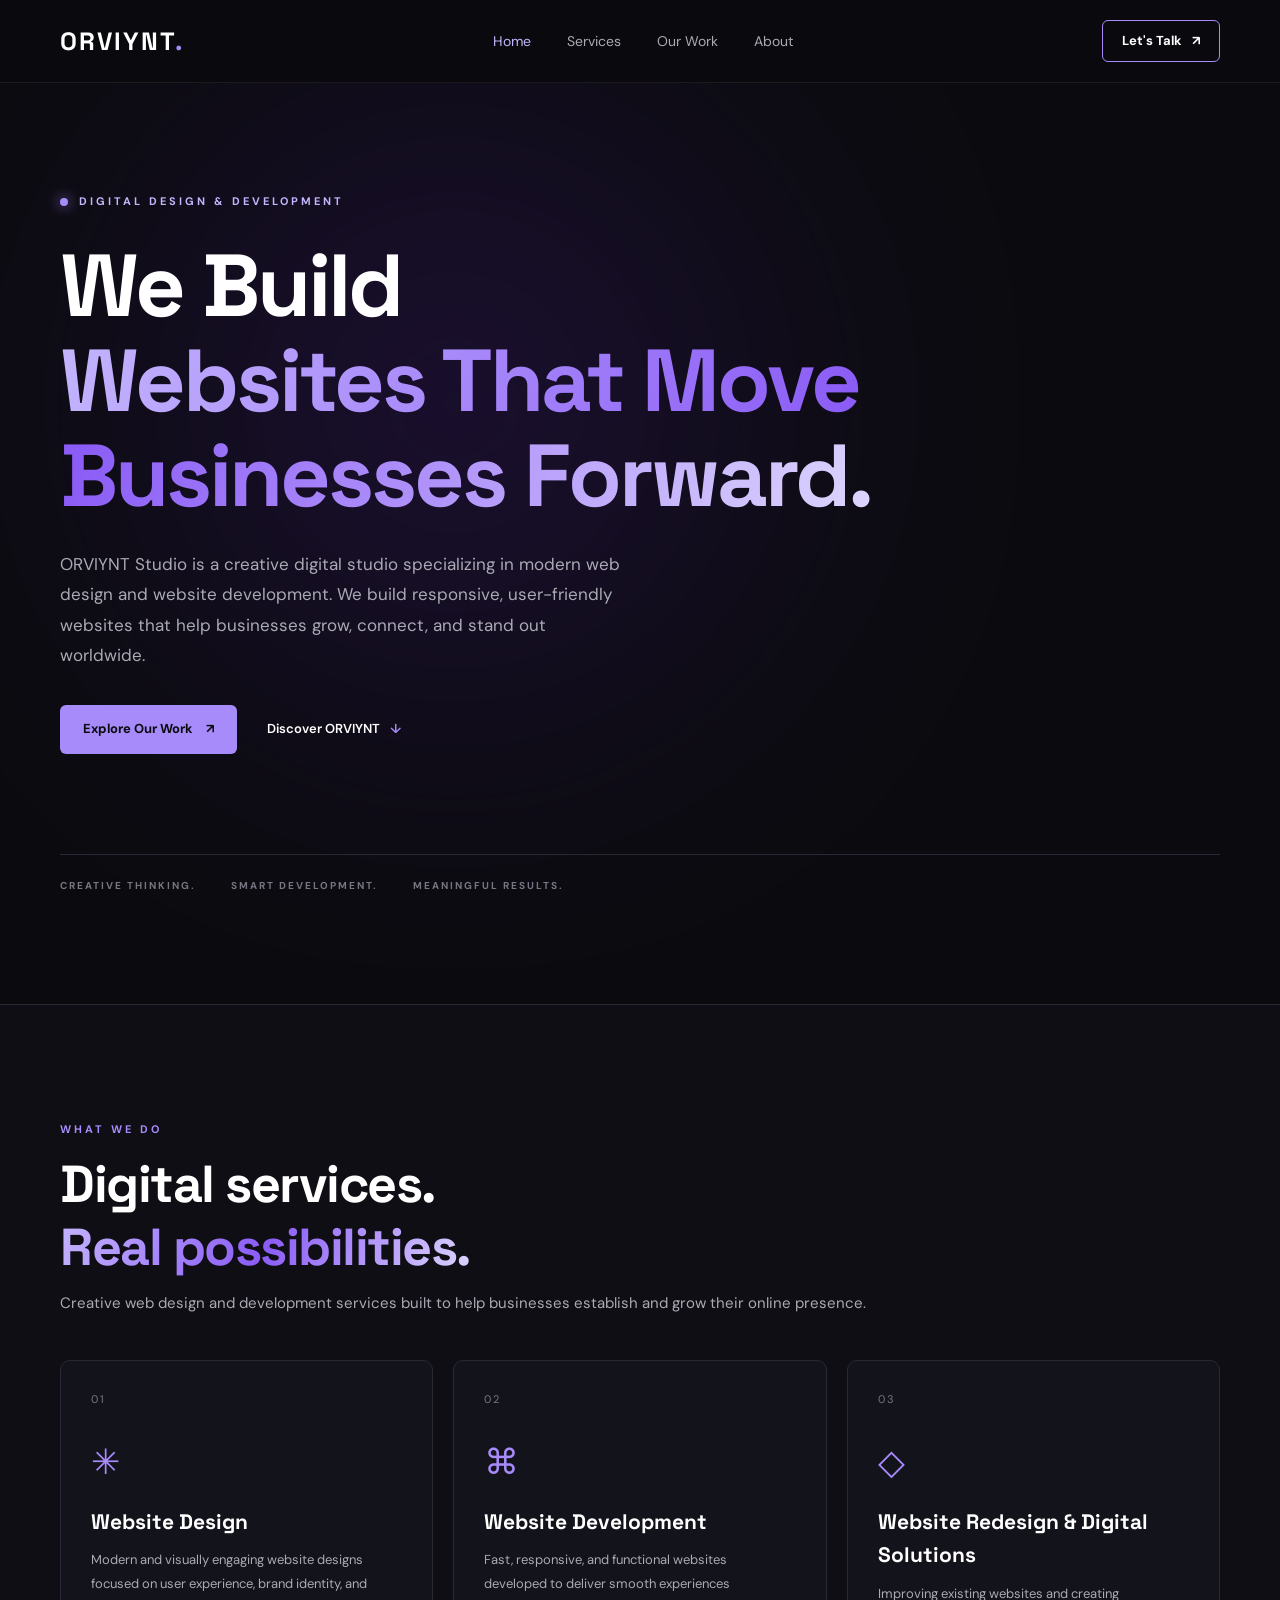
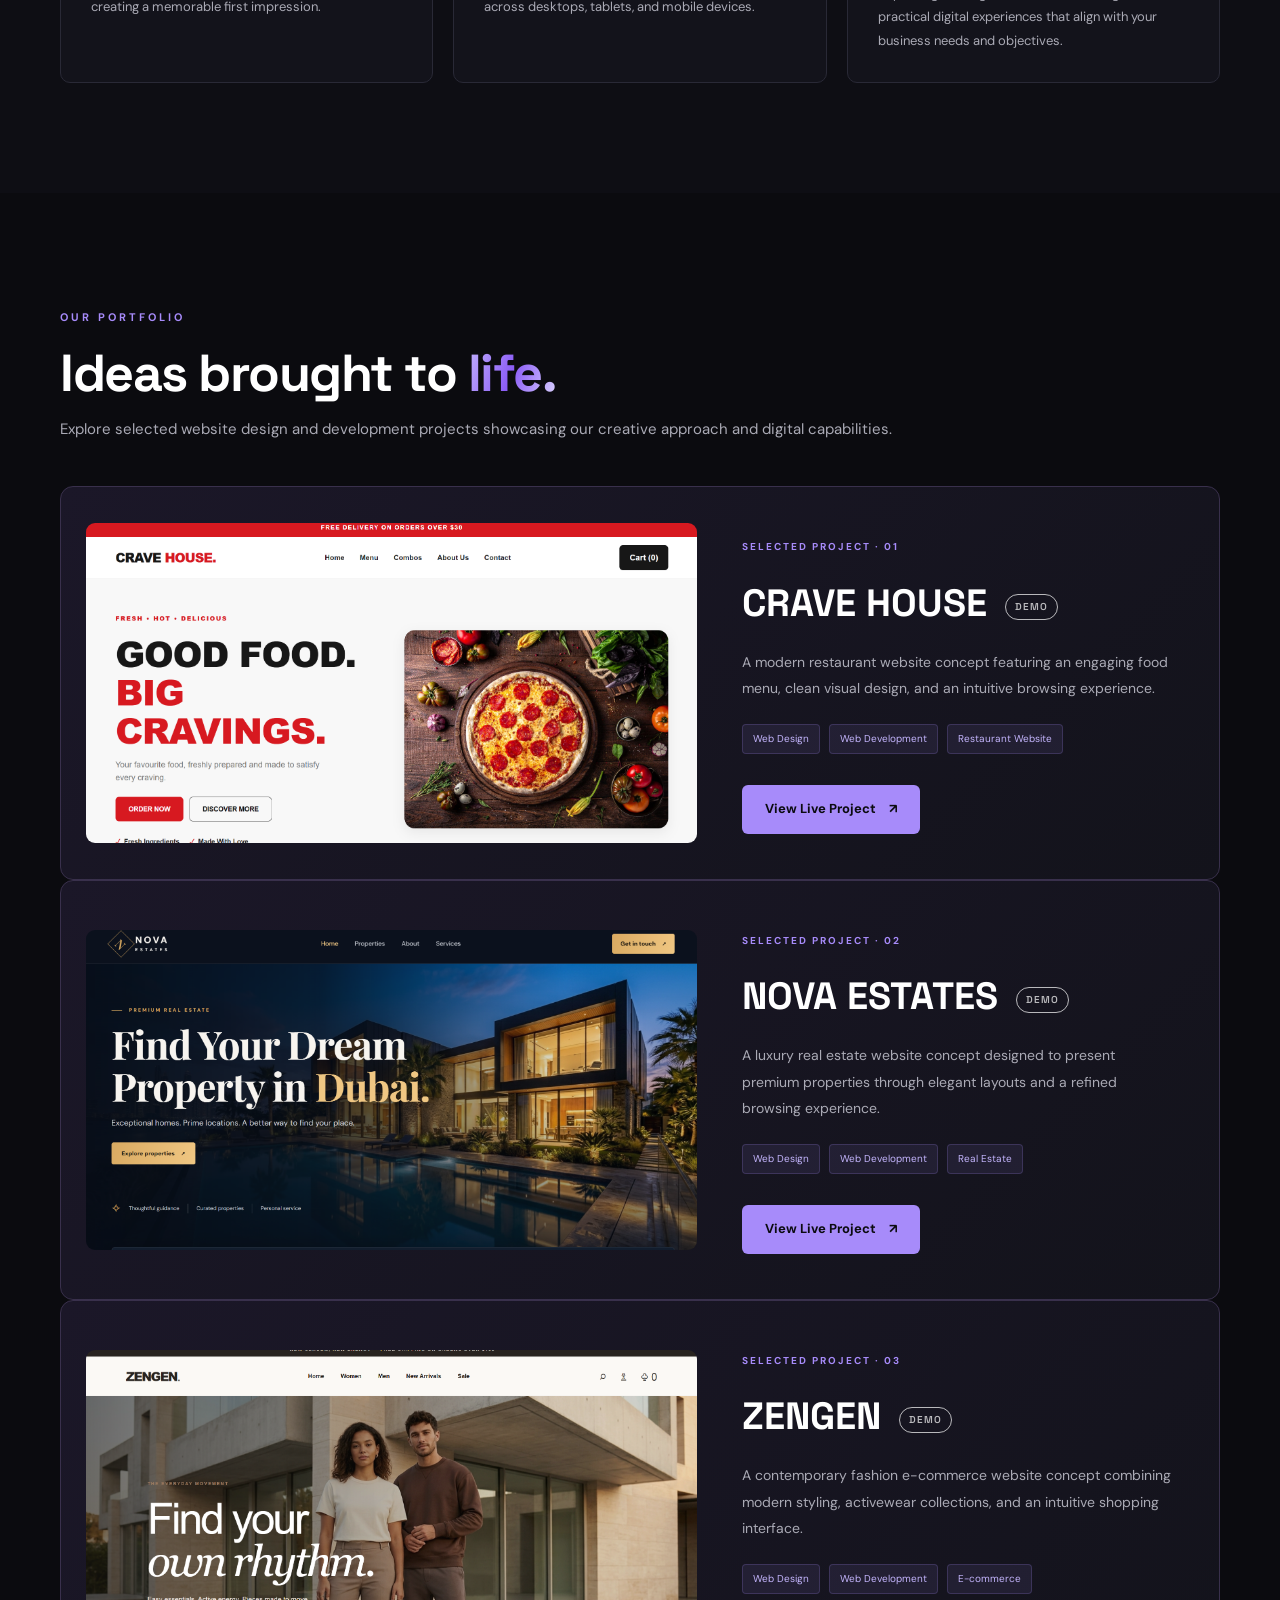
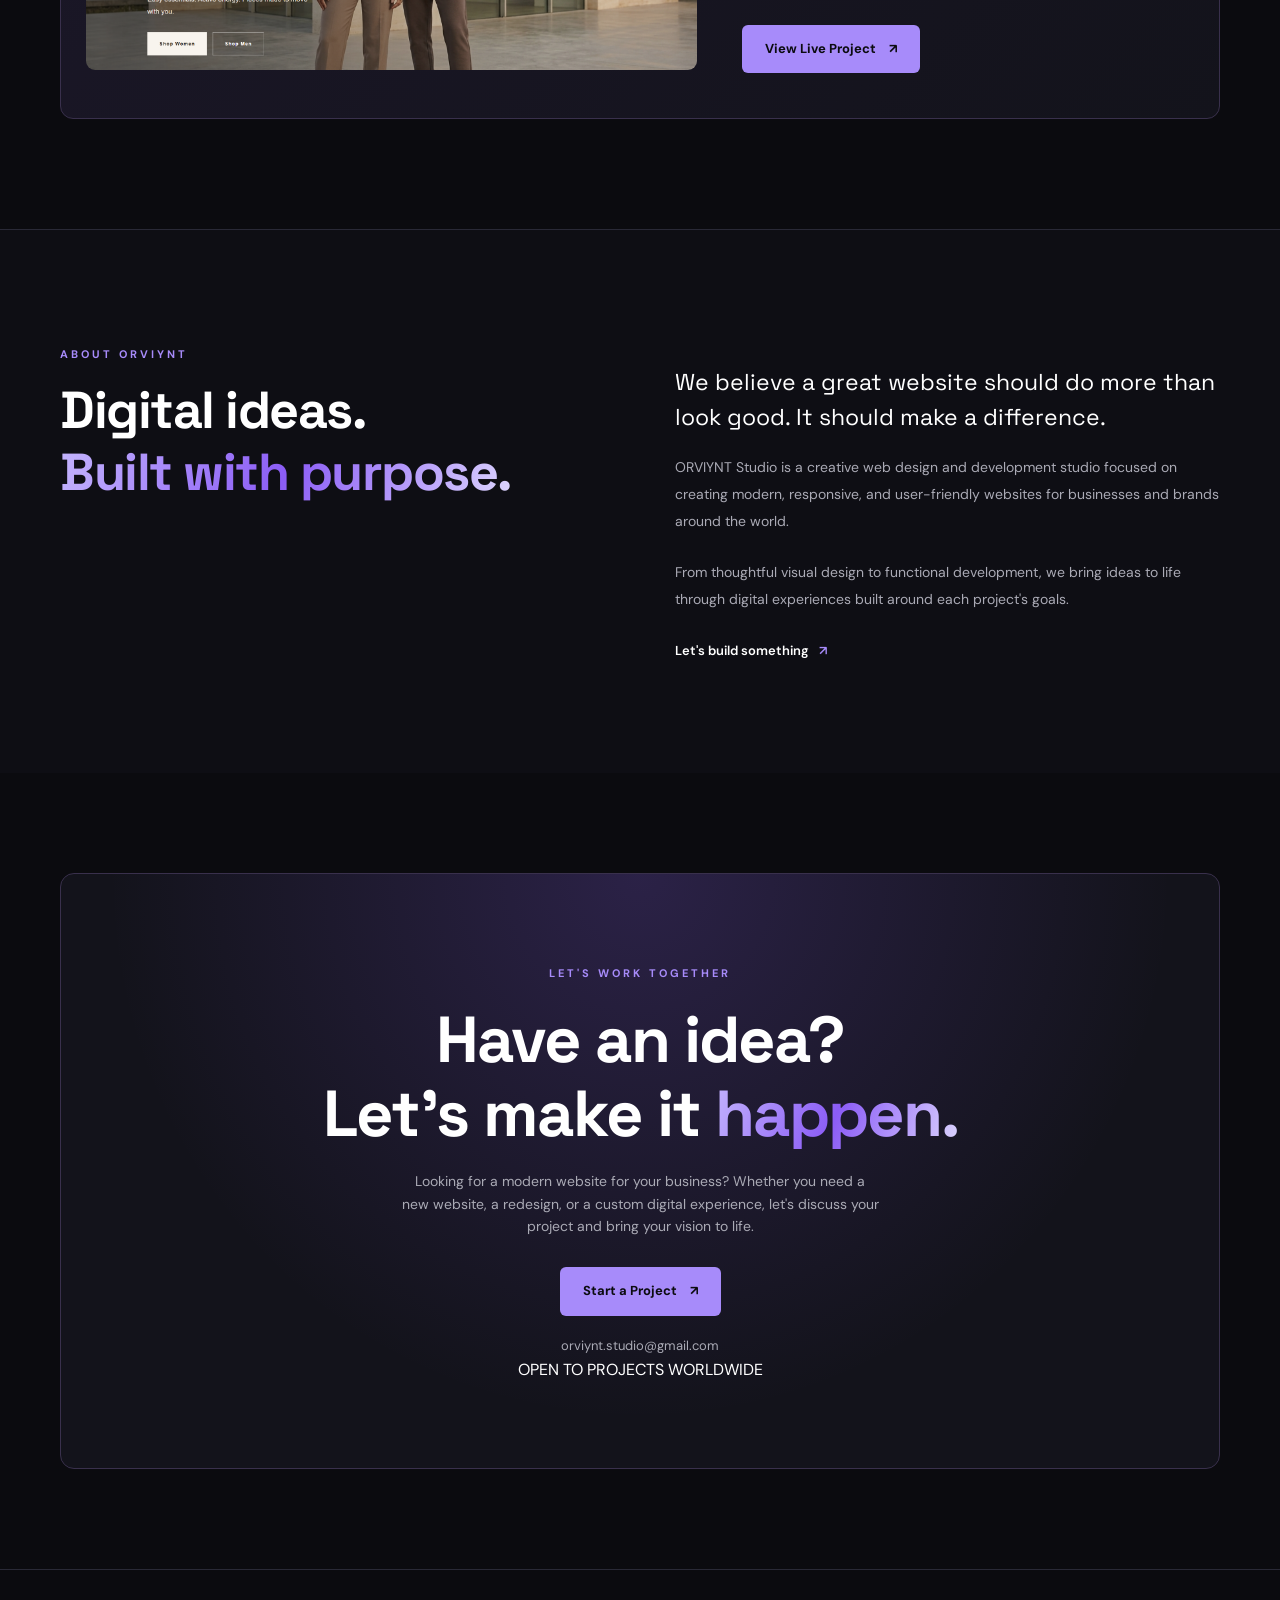
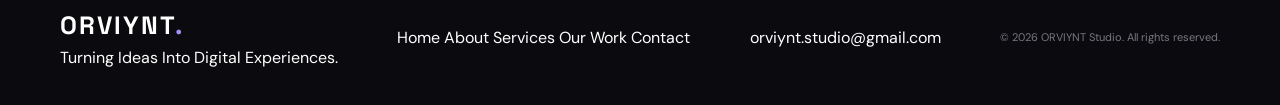
==== commit 5204cddd: "index.html" ====
--- a/index.html
+++ b/index.html
@@ -126,64 +126,92 @@
 
     </div>
 </section>
-        <!-- SERVICES -->
-        <section class="services section" id="services">
-            <div class="container">
-
-                <div class="section-heading">
-                    <span class="eyebrow">WHAT WE DO</span>
-                    <h2>Ideas into <span class="gradient-text">reality.</span></h2>
-                    <p>Digital solutions designed to move your business forward.</p>
-                </div>
-
-                <div class="services-grid">
-
-                    <article class="service-card">
-                        <div class="service-number">01</div>
-                        <div class="service-icon">✳</div>
-                        <h3>Web Design</h3>
-                        <p>
-                            Clean, modern, and thoughtful designs
-                            that make a strong first impression.
-                        </p>
-                        <span class="card-arrow">↗</span>
-                    </article>
-
-                    <article class="service-card">
-                        <div class="service-number">02</div>
-                        <div class="service-icon">⌘</div>
-                        <h3>Web Development</h3>
-                        <p>
-                            Responsive and functional websites
-                            built to work smoothly across devices.
-                        </p>
-                        <span class="card-arrow">↗</span>
-                    </article>
-
-                    <article class="service-card">
-                        <div class="service-number">03</div>
-                        <div class="service-icon">◇</div>
-                        <h3>Digital Solutions</h3>
-                        <p>
-                            Practical digital experiences shaped
-                            around your business needs and goals.
-                        </p>
-                        <span class="card-arrow">↗</span>
-                    </article>
-
-                </div>
-            </div>
-        </section>
-
-       <!-- OUR WORK -->
-
+      <!-- SERVICES -->
+<section class="services section" id="services">
+    <div class="container">
+
+        <div class="section-heading">
+            <span class="eyebrow">WHAT WE DO</span>
+
+            <h2>
+                Digital services.<br>
+                <span class="gradient-text">Real possibilities.</span>
+            </h2>
+
+            <p>
+                Creative web design and development services
+                built to help businesses establish and grow
+                their online presence.
+            </p>
+        </div>
+
+        <div class="services-grid">
+
+            <article class="service-card">
+                <div class="service-number">01</div>
+                <div class="service-icon">✳</div>
+
+                <h3>Website Design</h3>
+
+                <p>
+                    Modern and visually engaging website designs
+                    focused on user experience, brand identity,
+                    and creating a memorable first impression.
+                </p>
+
+                <span class="card-arrow">↗</span>
+            </article>
+
+            <article class="service-card">
+                <div class="service-number">02</div>
+                <div class="service-icon">⌘</div>
+
+                <h3>Website Development</h3>
+
+                <p>
+                    Fast, responsive, and functional websites
+                    developed to deliver smooth experiences
+                    across desktops, tablets, and mobile devices.
+                </p>
+
+                <span class="card-arrow">↗</span>
+            </article>
+
+            <article class="service-card">
+                <div class="service-number">03</div>
+                <div class="service-icon">◇</div>
+
+                <h3>Website Redesign & Digital Solutions</h3>
+
+                <p>
+                    Improving existing websites and creating
+                    practical digital experiences that align
+                    with your business needs and objectives.
+                </p>
+
+                <span class="card-arrow">↗</span>
+            </article>
+
+        </div>
+    </div>
+</section>
+
+<!-- OUR WORK -->
 <section class="work section" id="work">
     <div class="container">
 
         <div class="section-heading">
-            <span class="eyebrow">SELECTED WORK</span>
-            <h2>Built with <span class="gradient-text">purpose.</span></h2>
-            <p>A selection of digital experiences created by ORVIYNT.</p>
+            <span class="eyebrow">OUR PORTFOLIO</span>
+
+            <h2>
+                Ideas brought to <span class="gradient-text">life.</span>
+            </h2>
+
+            <p>
+                Explore selected website design and development
+                projects showcasing our creative approach
+                and digital capabilities.
+            </p>
         </div>
 
         <!-- PROJECT 01: CRAVE HOUSE -->
@@ -193,11 +221,11 @@
                href="https://cravehouse.orviynt.workers.dev/"
                target="_blank"
                rel="noopener noreferrer"
-               aria-label="Visit CRAVE HOUSE website">
+               aria-label="View CRAVE HOUSE restaurant website demo">
 
                 <img
                     src="images/crave-house-preview.png"
-                    alt="Preview of the CRAVE HOUSE restaurant website"
+                    alt="CRAVE HOUSE restaurant website design and development demo"
                     loading="lazy"
                     onerror="this.style.display='none'; this.parentElement.classList.add('image-fallback');"
                 >
@@ -209,21 +237,21 @@
             <div class="project-info">
 
                 <span class="project-category">
-                    FEATURED PROJECT · 01
+                    SELECTED PROJECT · 01
                 </span>
 
                 <h3>CRAVE HOUSE <span class="project-badge">DEMO</span></h3>
 
                 <p class="project-description">
-                    A modern restaurant website designed
-                    to showcase food, create a memorable
-                    experience, and make browsing easy.
+                    A modern restaurant website concept featuring
+                    an engaging food menu, clean visual design,
+                    and an intuitive browsing experience.
                 </p>
 
                 <div class="project-tags">
                     <span>Web Design</span>
-                    <span>Development</span>
-                    <span>Restaurant</span>
+                    <span>Web Development</span>
+                    <span>Restaurant Website</span>
                 </div>
 
                 <a href="https://cravehouse.orviynt.workers.dev/"
@@ -243,11 +271,11 @@
                href="https://nova-estates.orviynt.workers.dev/"
                target="_blank"
                rel="noopener noreferrer"
-               aria-label="Visit NOVA ESTATES website">
+               aria-label="View NOVA ESTATES real estate website demo">
 
                 <img
                     src="images/nova-estates-preview.png"
-                    alt="Preview of the NOVA ESTATES real estate website"
+                    alt="NOVA ESTATES luxury real estate website design demo"
                     loading="lazy"
                     onerror="this.style.display='none'; this.parentElement.classList.add('image-fallback');"
                 >
@@ -259,20 +287,20 @@
             <div class="project-info">
 
                 <span class="project-category">
-                    FEATURED PROJECT · 02
+                    SELECTED PROJECT · 02
                 </span>
 
                 <h3>NOVA ESTATES <span class="project-badge">DEMO</span></h3>
 
                 <p class="project-description">
-                    A luxury real estate website designed
-                    to showcase premium properties and
-                    create an elegant property browsing experience.
+                    A luxury real estate website concept designed
+                    to present premium properties through elegant
+                    layouts and a refined browsing experience.
                 </p>
 
                 <div class="project-tags">
                     <span>Web Design</span>
-                    <span>Development</span>
+                    <span>Web Development</span>
                     <span>Real Estate</span>
                 </div>
 
@@ -293,11 +321,11 @@
                href="https://zengen.orviynt.workers.dev/"
                target="_blank"
                rel="noopener noreferrer"
-               aria-label="Visit ZENGEN website">
+               aria-label="View ZENGEN fashion e-commerce website demo">
 
                 <img
                     src="images/zengen-preview.png"
-                    alt="Preview of the ZENGEN fashion store"
+                    alt="ZENGEN fashion and activewear e-commerce website design demo"
                     loading="lazy"
                     onerror="this.style.display='none'; this.parentElement.classList.add('image-fallback');"
                 >
@@ -309,20 +337,20 @@
             <div class="project-info">
 
                 <span class="project-category">
-                    FEATURED PROJECT · 03
+                    SELECTED PROJECT · 03
                 </span>
 
                 <h3>ZENGEN <span class="project-badge">DEMO</span></h3>
 
                 <p class="project-description">
-                    A modern fashion e-commerce experience
-                    combining casual style, activewear,
-                    and a seamless shopping interface.
+                    A contemporary fashion e-commerce website concept
+                    combining modern styling, activewear collections,
+                    and an intuitive shopping interface.
                 </p>
 
                 <div class="project-tags">
                     <span>Web Design</span>
-                    <span>Development</span>
+                    <span>Web Development</span>
                     <span>E-commerce</span>
                 </div>
 
@@ -340,85 +368,122 @@
 </section>
 
 
-        <!-- ABOUT -->
-        <section class="about section" id="about">
-            <div class="container about-layout">
-
-                <div class="about-heading">
-                    <span class="eyebrow">ABOUT ORVIYNT</span>
-                    <h2>More than just <span class="gradient-text">websites.</span></h2>
-                </div>
-
-                <div class="about-content">
-                    <p class="about-lead">
-                        We believe every business deserves
-                        a meaningful presence in the digital world.
-                    </p>
-
-                    <p>
-                        ORVIYNT Studio is a digital design and development
-                        studio focused on building modern websites
-                        that combine thoughtful design, useful
-                        functionality, and a clear purpose.
-                    </p>
-
-                    <a href="#contact" class="text-link">
-                        Let's build something <span>↗</span>
-                    </a>
-                </div>
-
-            </div>
-        </section>
-
-        <!-- CONTACT -->
-        <section class="contact section" id="contact">
-            <div class="container">
-
-                <div class="contact-box">
-                    <span class="eyebrow">HAVE A PROJECT IN MIND?</span>
-
-                    <h2>
-                        Let's create<br>
-                        something <span class="gradient-text">great.</span>
-                    </h2>
-
-                    <p>
-                        Have an idea or a project you want to discuss?
-                        We'd love to hear from you.
-                    </p>
-
-                    <a href="mailto:orviynt.studio@gmail.com"
-                       class="button button-primary contact-button">
-                        Get in Touch <span>↗</span>
-                    </a>
-
-                    <a href="mailto:orviynt.studio@gmail.com"
-                       class="contact-email">
-                       orviynt.studio@gmail.com
-                    </a>
-                </div>
-
-            </div>
-        </section>
-
-    </main>
-
-    <!-- FOOTER -->
-    <footer class="site-footer">
-        <div class="container footer-content">
-
-            <a href="#home" class="logo">
+<!-- ABOUT -->
+<section class="about section" id="about">
+    <div class="container about-layout">
+
+        <div class="about-heading">
+            <span class="eyebrow">ABOUT ORVIYNT</span>
+
+            <h2>
+                Digital ideas.<br>
+                <span class="gradient-text">Built with purpose.</span>
+            </h2>
+        </div>
+
+        <div class="about-content">
+
+            <p class="about-lead">
+                We believe a great website should do more
+                than look good. It should make a difference.
+            </p>
+
+            <p>
+                ORVIYNT Studio is a creative web design and
+                development studio focused on creating modern,
+                responsive, and user-friendly websites for businesses
+                and brands around the world.
+            </p>
+
+            <p>
+                From thoughtful visual design to functional
+                development, we bring ideas to life through
+                digital experiences built around each project's goals.
+            </p>
+
+            <a href="#contact" class="text-link">
+                Let's build something <span>↗</span>
+            </a>
+
+        </div>
+
+    </div>
+</section>
+
+ <!-- CONTACT -->
+<section class="contact section" id="contact">
+    <div class="container">
+
+        <div class="contact-box">
+
+            <span class="eyebrow">LET'S WORK TOGETHER</span>
+
+            <h2>
+                Have an idea?<br>
+                Let's make it <span class="gradient-text">happen.</span>
+            </h2>
+
+            <p>
+                Looking for a modern website for your business?
+                Whether you need a new website, a redesign,
+                or a custom digital experience, let's discuss
+                your project and bring your vision to life.
+            </p>
+
+            <a href="mailto:orviynt.studio@gmail.com?subject=Website%20Project%20Inquiry"
+               class="button button-primary contact-button">
+                Start a Project <span>↗</span>
+            </a>
+
+            <a href="mailto:orviynt.studio@gmail.com"
+               class="contact-email">
+                orviynt.studio@gmail.com
+            </a>
+
+            <span class="contact-note">
+                OPEN TO PROJECTS WORLDWIDE
+            </span>
+
+        </div>
+
+    </div>
+</section>
+
+</main>
+   <!-- FOOTER -->
+<footer class="site-footer">
+    <div class="container footer-content">
+
+        <div class="footer-brand">
+            <a href="#home" class="logo" aria-label="ORVIYNT Studio Home">
                 ORVIYNT<span>.</span>
             </a>
 
-            <p>Turning Ideas Into Digital Experiences.</p>
-
-            <span class="copyright">
-                © <span id="current-year">2026</span> ORVIYNT Studio. All rights reserved.
-            </span>
-
-        </div>
-    </footer>
+            <p>
+                Turning Ideas Into Digital Experiences.
+            </p>
+        </div>
+
+        <nav class="footer-nav" aria-label="Footer Navigation">
+            <a href="#home">Home</a>
+            <a href="#about">About</a>
+            <a href="#services">Services</a>
+            <a href="#work">Our Work</a>
+            <a href="#contact">Contact</a>
+        </nav>
+
+        <a href="mailto:orviynt.studio@gmail.com"
+           class="footer-email">
+            orviynt.studio@gmail.com
+        </a>
+
+        <span class="copyright">
+            © <span id="current-year">2026</span>
+            ORVIYNT Studio. All rights reserved.
+        </span>
+
+    </div>
+</footer>
 
 </body>
 </html>
